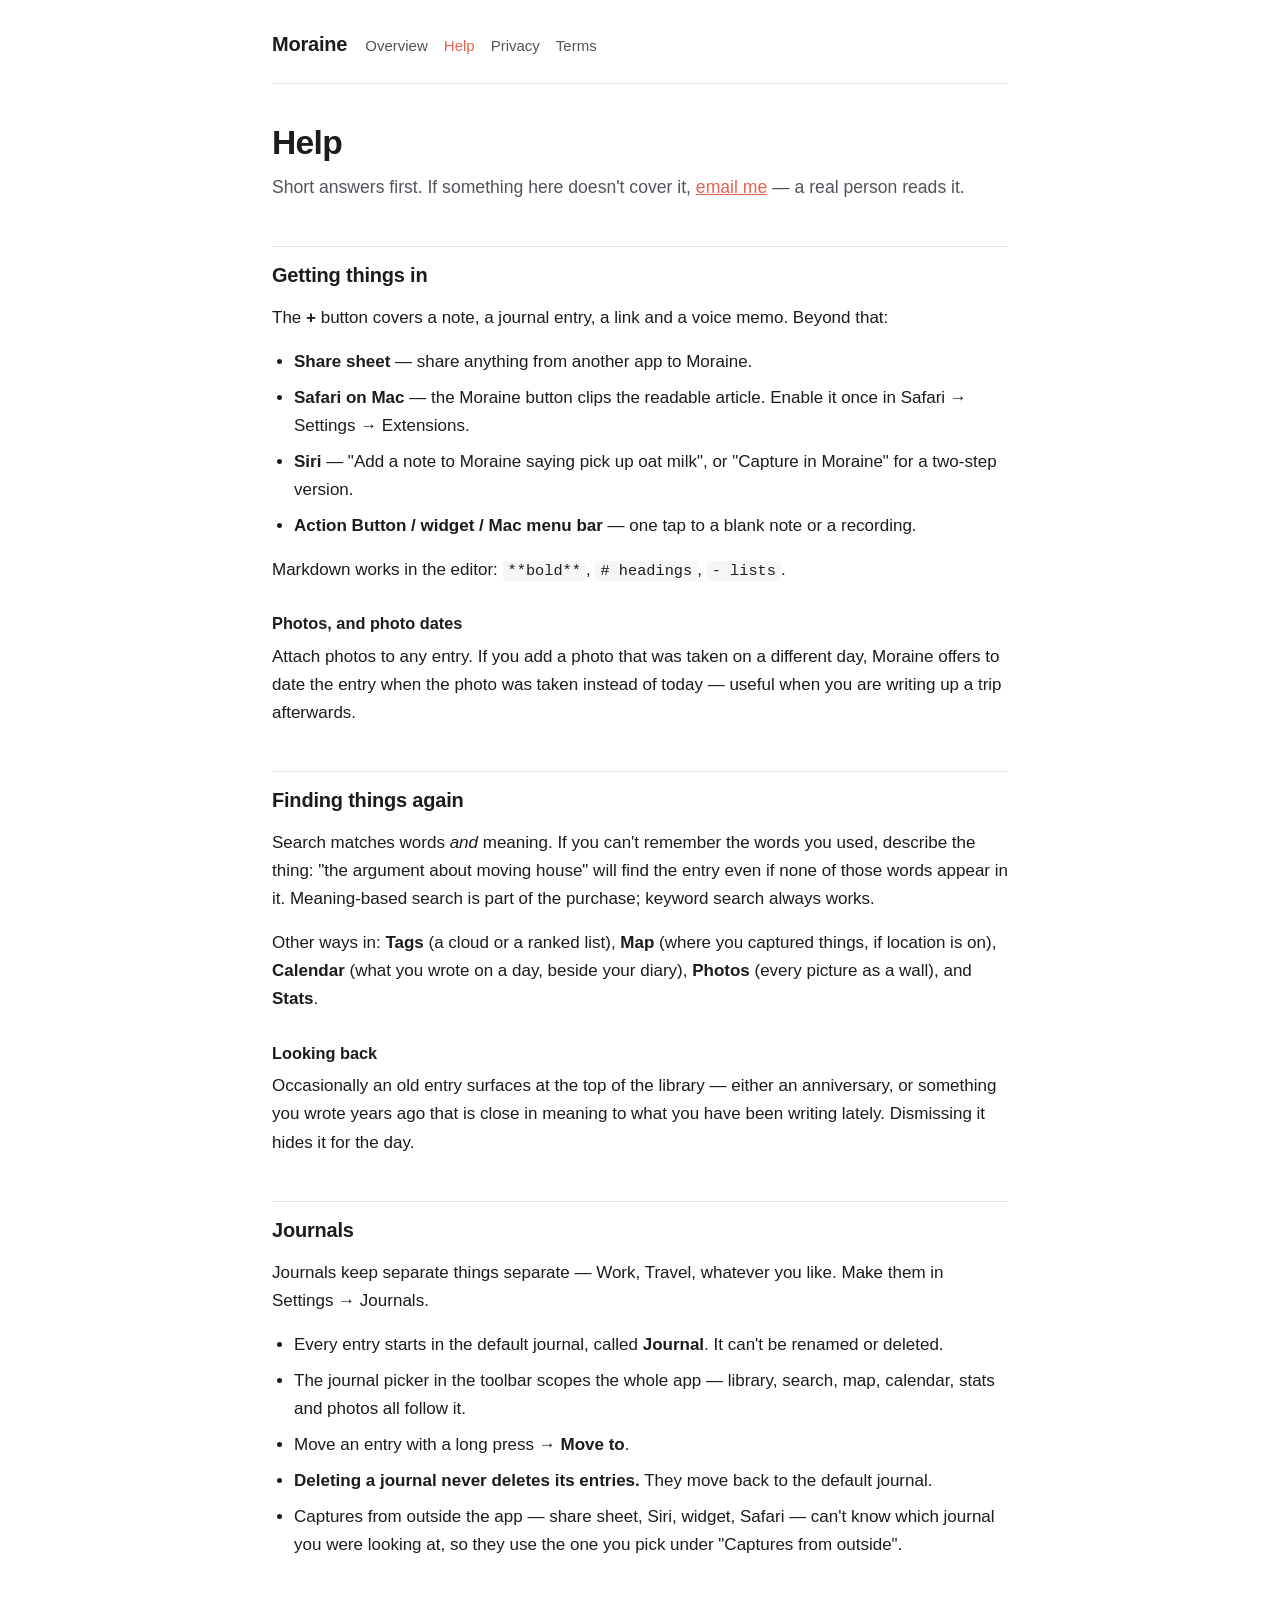
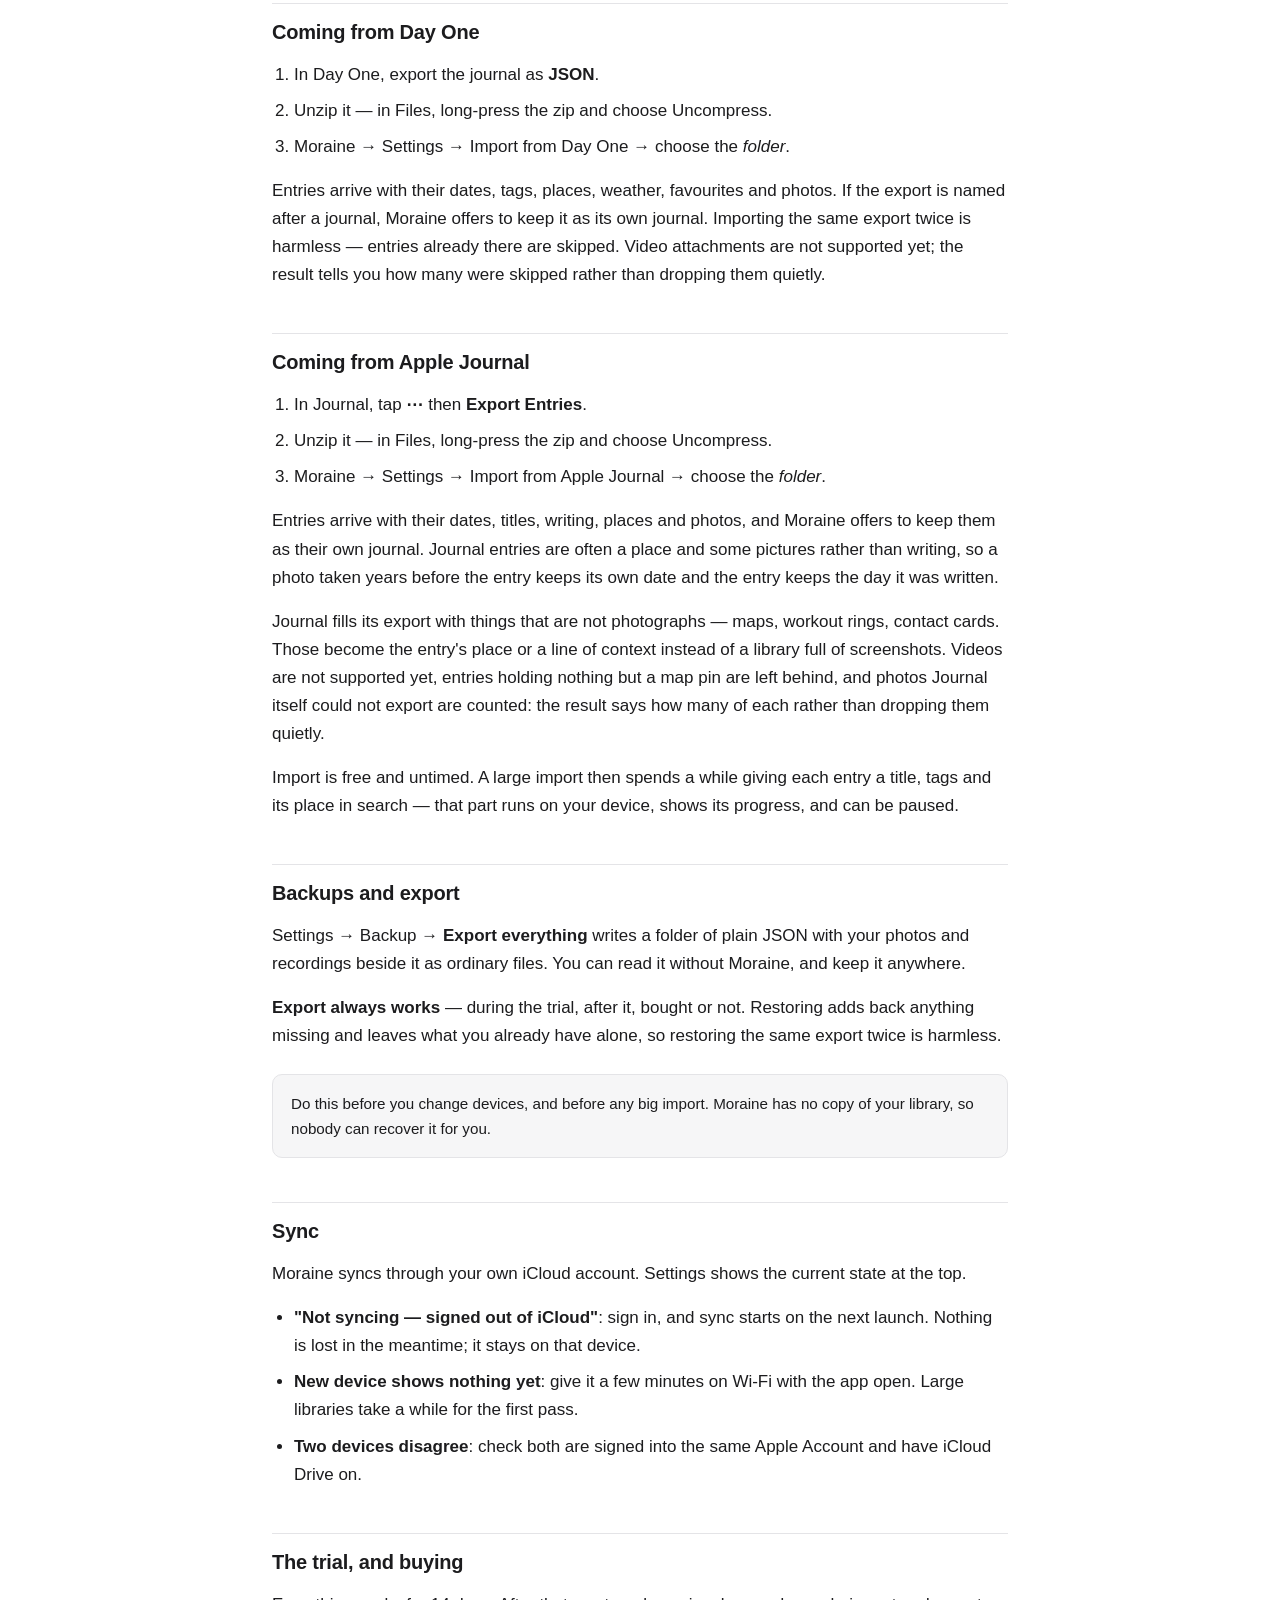
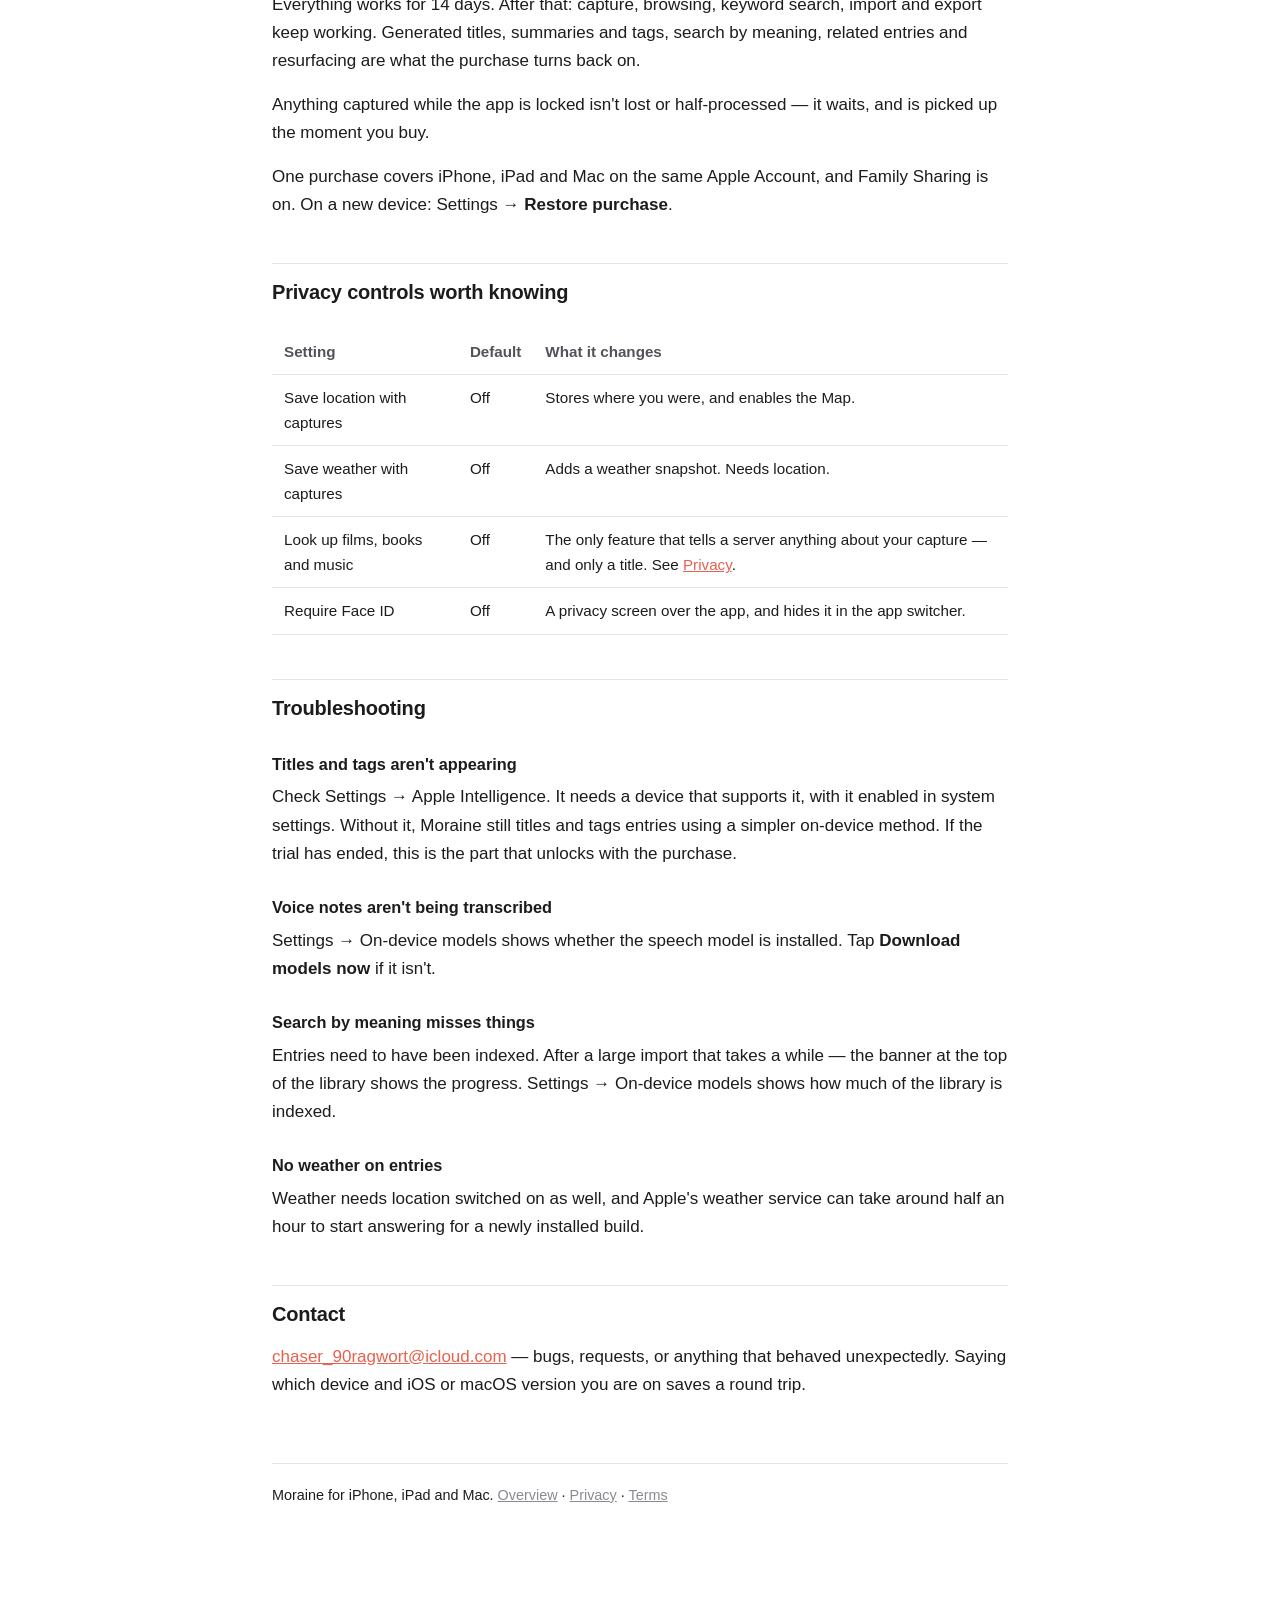
==== help.html @ 5c29c192 "Update site — 2026-08-15" ====
<!DOCTYPE html>
<html lang="en">
<head>
<meta charset="utf-8">
<meta name="viewport" content="width=device-width, initial-scale=1">
<title>Help — Moraine</title>
<meta name="description" content="How to use Moraine: capturing, searching by meaning, journals, importing from Day One, backups, sync and purchases.">
<link rel="stylesheet" href="style.css">
</head>
<body>
<div class="wrap">

<header class="site">
    <a class="name" href="./">Moraine</a>
    <nav>
        <a href="./">Overview</a>
        <a href="help.html" aria-current="page">Help</a>
        <a href="privacy.html">Privacy</a>
        <a href="terms.html">Terms</a>
    </nav>
</header>

<h1>Help</h1>
<p class="lede">Short answers first. If something here doesn't cover it,
<a href="mailto:chaser_90ragwort@icloud.com">email me</a> — a real person reads it.</p>

<h2>Getting things in</h2>

<p>The <strong>+</strong> button covers a note, a journal entry, a link and a voice
memo. Beyond that:</p>

<ul>
    <li><strong>Share sheet</strong> — share anything from another app to Moraine.</li>
    <li><strong>Safari on Mac</strong> — the Moraine button clips the readable article.
        Enable it once in Safari → Settings → Extensions.</li>
    <li><strong>Siri</strong> — "Add a note to Moraine saying pick up oat milk", or
        "Capture in Moraine" for a two-step version.</li>
    <li><strong>Action Button / widget / Mac menu bar</strong> — one tap to a blank note or a recording.</li>
</ul>

<p>Markdown works in the editor: <code>**bold**</code>, <code># headings</code>,
<code>- lists</code>.</p>

<h3>Photos, and photo dates</h3>
<p>Attach photos to any entry. If you add a photo that was taken on a different day,
Moraine offers to date the entry when the photo was taken instead of today — useful
when you are writing up a trip afterwards.</p>

<h2>Finding things again</h2>

<p>Search matches words <em>and</em> meaning. If you can't remember the words you
used, describe the thing: "the argument about moving house" will find the entry
even if none of those words appear in it. Meaning-based search is part of the
purchase; keyword search always works.</p>

<p>Other ways in: <strong>Tags</strong> (a cloud or a ranked list),
<strong>Map</strong> (where you captured things, if location is on),
<strong>Calendar</strong> (what you wrote on a day, beside your diary),
<strong>Photos</strong> (every picture as a wall), and <strong>Stats</strong>.</p>

<h3>Looking back</h3>
<p>Occasionally an old entry surfaces at the top of the library — either an
anniversary, or something you wrote years ago that is close in meaning to what you
have been writing lately. Dismissing it hides it for the day.</p>

<h2>Journals</h2>

<p>Journals keep separate things separate — Work, Travel, whatever you like. Make
them in Settings → Journals.</p>

<ul>
    <li>Every entry starts in the default journal, called <strong>Journal</strong>. It can't be renamed or deleted.</li>
    <li>The journal picker in the toolbar scopes the whole app — library, search, map, calendar, stats and photos all follow it.</li>
    <li>Move an entry with a long press → <strong>Move to</strong>.</li>
    <li><strong>Deleting a journal never deletes its entries.</strong> They move back to the default journal.</li>
    <li>Captures from outside the app — share sheet, Siri, widget, Safari — can't know which journal you were looking at, so they use the one you pick under "Captures from outside".</li>
</ul>

<h2>Coming from Day One</h2>

<ol>
    <li>In Day One, export the journal as <strong>JSON</strong>.</li>
    <li>Unzip it — in Files, long-press the zip and choose Uncompress.</li>
    <li>Moraine → Settings → Import from Day One → choose the <em>folder</em>.</li>
</ol>

<p>Entries arrive with their dates, tags, places, weather, favourites and photos.
If the export is named after a journal, Moraine offers to keep it as its own journal.
Importing the same export twice is harmless — entries already there are skipped.
Video attachments are not supported yet; the result tells you how many were skipped
rather than dropping them quietly.</p>

<h2>Coming from Apple Journal</h2>

<ol>
    <li>In Journal, tap <strong>⋯</strong> then <strong>Export Entries</strong>.</li>
    <li>Unzip it — in Files, long-press the zip and choose Uncompress.</li>
    <li>Moraine → Settings → Import from Apple Journal → choose the <em>folder</em>.</li>
</ol>

<p>Entries arrive with their dates, titles, writing, places and photos, and Moraine
offers to keep them as their own journal. Journal entries are often a place and
some pictures rather than writing, so a photo taken years before the entry keeps
its own date and the entry keeps the day it was written.</p>

<p>Journal fills its export with things that are not photographs — maps, workout
rings, contact cards. Those become the entry's place or a line of context instead
of a library full of screenshots. Videos are not supported yet, entries holding
nothing but a map pin are left behind, and photos Journal itself could not export
are counted: the result says how many of each rather than dropping them quietly.</p>

<p>Import is free and untimed. A large import then spends a while giving each entry
a title, tags and its place in search — that part runs on your device, shows its
progress, and can be paused.</p>

<h2>Backups and export</h2>

<p>Settings → Backup → <strong>Export everything</strong> writes a folder of plain
JSON with your photos and recordings beside it as ordinary files. You can read it
without Moraine, and keep it anywhere.</p>

<p><strong>Export always works</strong> — during the trial, after it, bought or not.
Restoring adds back anything missing and leaves what you already have alone, so
restoring the same export twice is harmless.</p>

<div class="note">
    <p>Do this before you change devices, and before any big import. Moraine has no
    copy of your library, so nobody can recover it for you.</p>
</div>

<h2>Sync</h2>

<p>Moraine syncs through your own iCloud account. Settings shows the current state at
the top.</p>

<ul>
    <li><strong>"Not syncing — signed out of iCloud"</strong>: sign in, and sync starts on the next launch. Nothing is lost in the meantime; it stays on that device.</li>
    <li><strong>New device shows nothing yet</strong>: give it a few minutes on Wi-Fi with the app open. Large libraries take a while for the first pass.</li>
    <li><strong>Two devices disagree</strong>: check both are signed into the same Apple Account and have iCloud Drive on.</li>
</ul>

<h2>The trial, and buying</h2>

<p>Everything works for 14 days. After that: capture, browsing, keyword search,
import and export keep working. Generated titles, summaries and tags, search by
meaning, related entries and resurfacing are what the purchase turns back on.</p>

<p>Anything captured while the app is locked isn't lost or half-processed — it waits,
and is picked up the moment you buy.</p>

<p>One purchase covers iPhone, iPad and Mac on the same Apple Account, and Family
Sharing is on. On a new device: Settings → <strong>Restore purchase</strong>.</p>

<h2>Privacy controls worth knowing</h2>

<table>
    <tr><th>Setting</th><th>Default</th><th>What it changes</th></tr>
    <tr><td>Save location with captures</td><td>Off</td><td>Stores where you were, and enables the Map.</td></tr>
    <tr><td>Save weather with captures</td><td>Off</td><td>Adds a weather snapshot. Needs location.</td></tr>
    <tr><td>Look up films, books and music</td><td>Off</td><td>The only feature that tells a server anything about your capture — and only a title. See <a href="privacy.html">Privacy</a>.</td></tr>
    <tr><td>Require Face ID</td><td>Off</td><td>A privacy screen over the app, and hides it in the app switcher.</td></tr>
</table>

<h2>Troubleshooting</h2>

<h3>Titles and tags aren't appearing</h3>
<p>Check Settings → Apple Intelligence. It needs a device that supports it, with it
enabled in system settings. Without it, Moraine still titles and tags entries using a
simpler on-device method. If the trial has ended, this is the part that unlocks
with the purchase.</p>

<h3>Voice notes aren't being transcribed</h3>
<p>Settings → On-device models shows whether the speech model is installed. Tap
<strong>Download models now</strong> if it isn't.</p>

<h3>Search by meaning misses things</h3>
<p>Entries need to have been indexed. After a large import that takes a while — the
banner at the top of the library shows the progress. Settings → On-device models
shows how much of the library is indexed.</p>

<h3>No weather on entries</h3>
<p>Weather needs location switched on as well, and Apple's weather service can take
around half an hour to start answering for a newly installed build.</p>

<h2>Contact</h2>

<p><a href="mailto:chaser_90ragwort@icloud.com">chaser_90ragwort@icloud.com</a> — bugs, requests, or
anything that behaved unexpectedly. Saying which device and iOS or macOS version
you are on saves a round trip.</p>

<footer class="site">
    <p>Moraine for iPhone, iPad and Mac.
    <a href="./">Overview</a> ·
    <a href="privacy.html">Privacy</a> ·
    <a href="terms.html">Terms</a></p>
</footer>

</div>
</body>
</html>
---- style.css ----
/* Moraine — site styles.
   One stylesheet, no fonts or scripts fetched from anywhere: a privacy
   policy served from a page that phones a CDN is not a good look. */

:root {
    --accent: #E8604F;
    --ink: #1c1c1e;
    --ink-soft: #52525a;
    --ink-faint: #8a8a90;
    --paper: #ffffff;
    --paper-soft: #f6f6f7;
    --rule: #e4e4e7;
}

@media (prefers-color-scheme: dark) {
    :root {
        --accent: #F07A68;
        --ink: #f2f2f5;
        --ink-soft: #b4b4bd;
        --ink-faint: #86868f;
        --paper: #16161a;
        --paper-soft: #1f1f25;
        --rule: #303038;
    }
}

* { box-sizing: border-box; }

body {
    margin: 0;
    padding: 0 20px 80px;
    background: var(--paper);
    color: var(--ink);
    font: 17px/1.65 -apple-system, BlinkMacSystemFont, "Segoe UI", Roboto, Helvetica, Arial, sans-serif;
    -webkit-text-size-adjust: 100%;
}

.wrap { max-width: 46rem; margin: 0 auto; }

header.site {
    display: flex;
    align-items: baseline;
    gap: 18px;
    flex-wrap: wrap;
    padding: 28px 0 22px;
    border-bottom: 1px solid var(--rule);
    margin-bottom: 40px;
}

header.site .name {
    font-size: 20px;
    font-weight: 600;
    letter-spacing: -0.01em;
    text-decoration: none;
    color: var(--ink);
}

header.site nav { display: flex; gap: 16px; flex-wrap: wrap; }
header.site nav a { color: var(--ink-soft); text-decoration: none; font-size: 15px; }
header.site nav a:hover, header.site nav a[aria-current="page"] { color: var(--accent); }

h1 {
    font-size: 2.1rem;
    line-height: 1.15;
    letter-spacing: -0.02em;
    margin: 0 0 10px;
}

.tagline {
    font-size: 1.15rem;
    color: var(--ink-soft);
    font-style: italic;
    margin: 0 0 32px;
}

h2 {
    font-size: 1.25rem;
    letter-spacing: -0.01em;
    margin: 44px 0 12px;
    padding-top: 12px;
    border-top: 1px solid var(--rule);
}

h3 { font-size: 1.02rem; margin: 26px 0 6px; }

p, li { color: var(--ink); }
p { margin: 0 0 16px; }
ul, ol { margin: 0 0 16px; padding-left: 22px; }
li { margin-bottom: 8px; }

a { color: var(--accent); }

strong { font-weight: 600; }

.lede { font-size: 1.1rem; color: var(--ink-soft); }

.note {
    background: var(--paper-soft);
    border: 1px solid var(--rule);
    border-radius: 10px;
    padding: 16px 18px;
    margin: 24px 0;
    font-size: 0.95rem;
}
.note p:last-child { margin-bottom: 0; }

table {
    width: 100%;
    border-collapse: collapse;
    margin: 20px 0 24px;
    font-size: 0.95rem;
    display: block;
    overflow-x: auto;
}
th, td {
    text-align: left;
    padding: 10px 12px;
    border-bottom: 1px solid var(--rule);
    vertical-align: top;
}
th { font-weight: 600; color: var(--ink-soft); }

code {
    font-family: ui-monospace, SFMono-Regular, Menlo, monospace;
    font-size: 0.9em;
    background: var(--paper-soft);
    padding: 1px 5px;
    border-radius: 4px;
}

footer.site {
    margin-top: 64px;
    padding-top: 20px;
    border-top: 1px solid var(--rule);
    color: var(--ink-faint);
    font-size: 0.9rem;
}
footer.site a { color: var(--ink-faint); }

.updated { color: var(--ink-faint); font-size: 0.9rem; margin: 0 0 32px; }
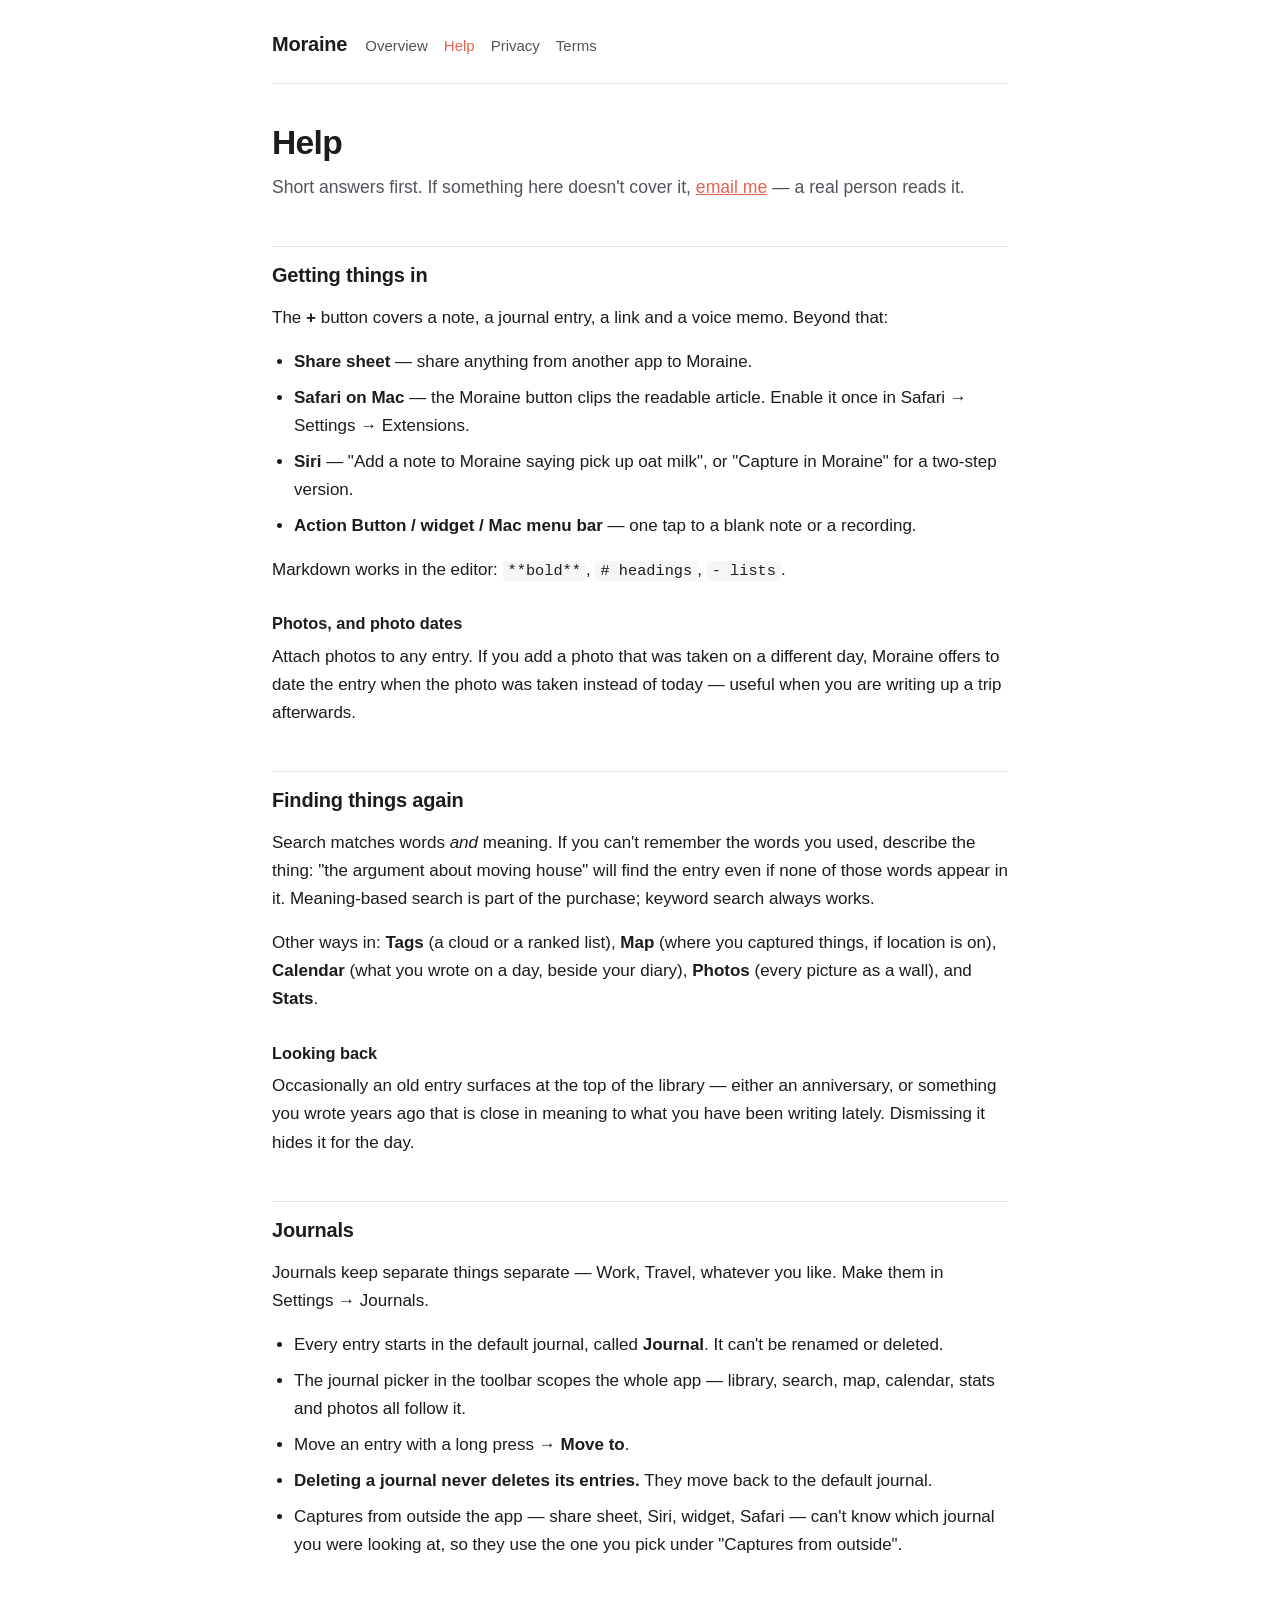
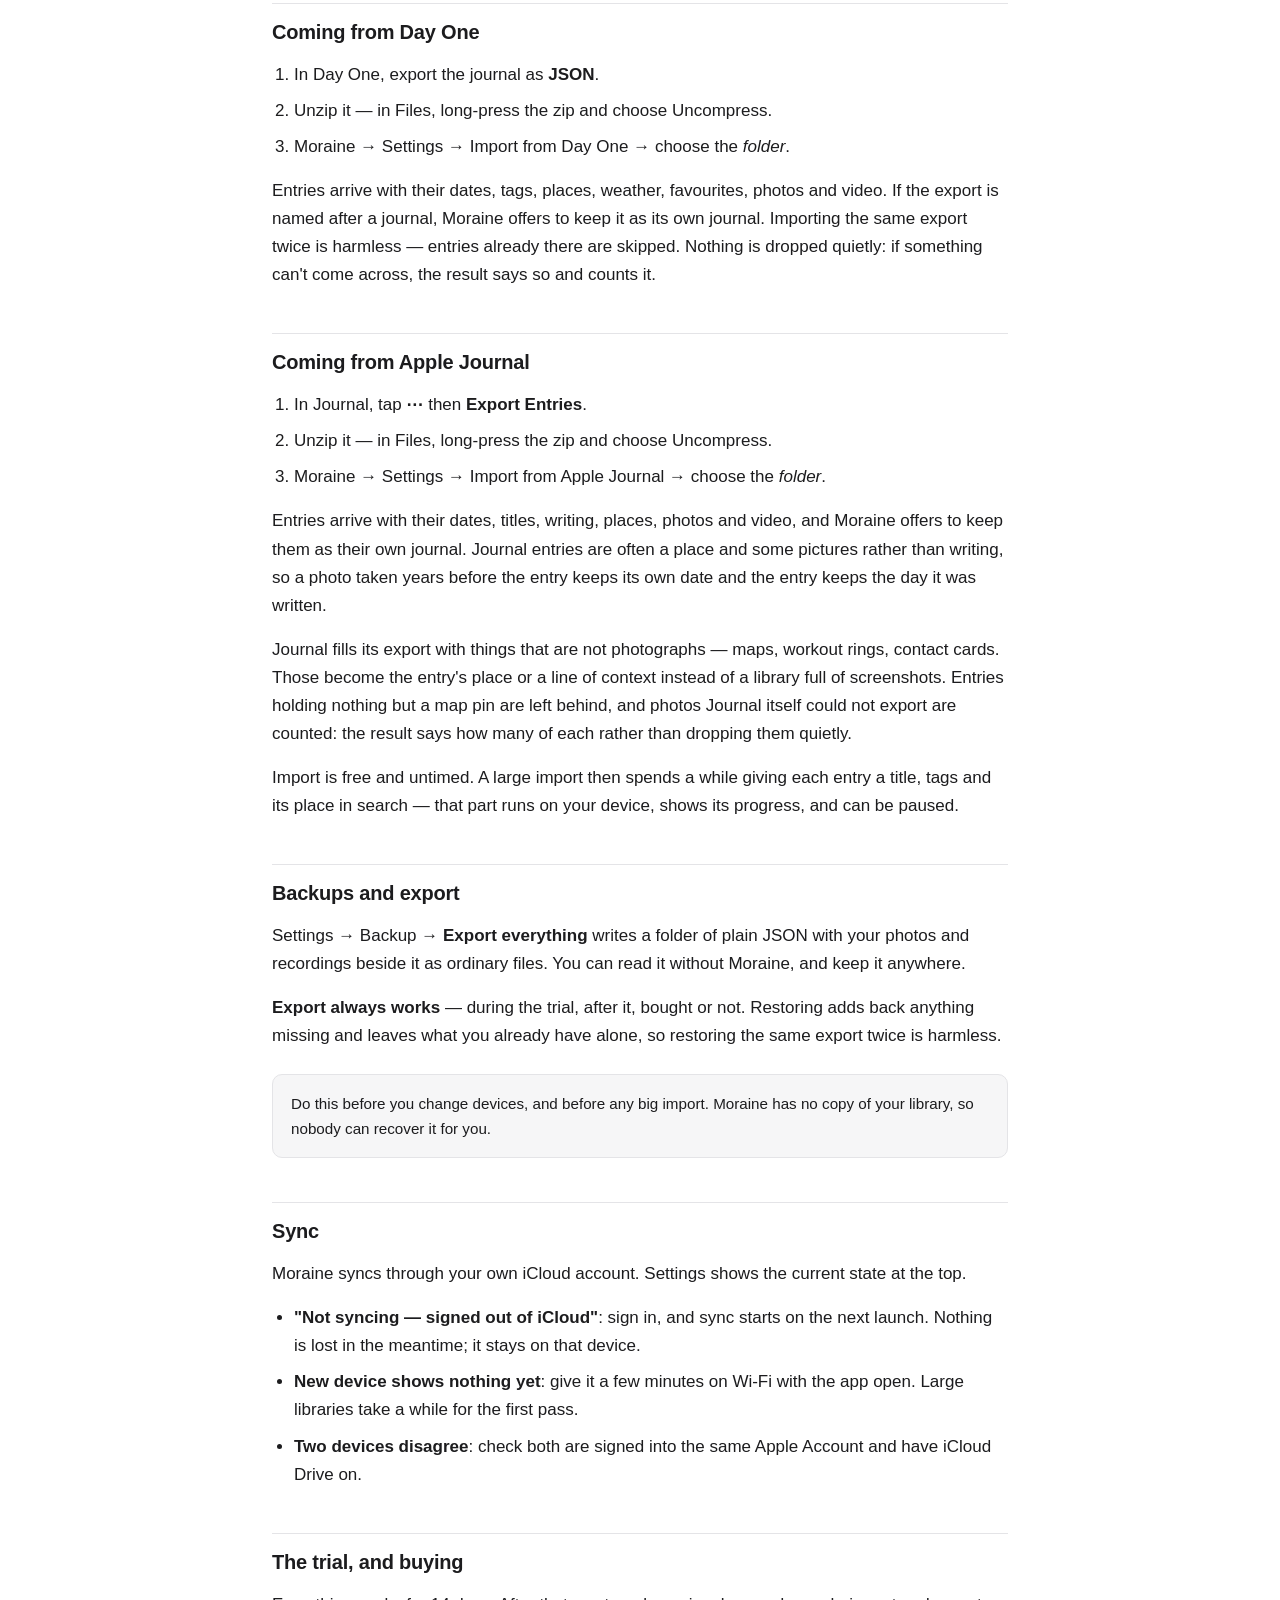
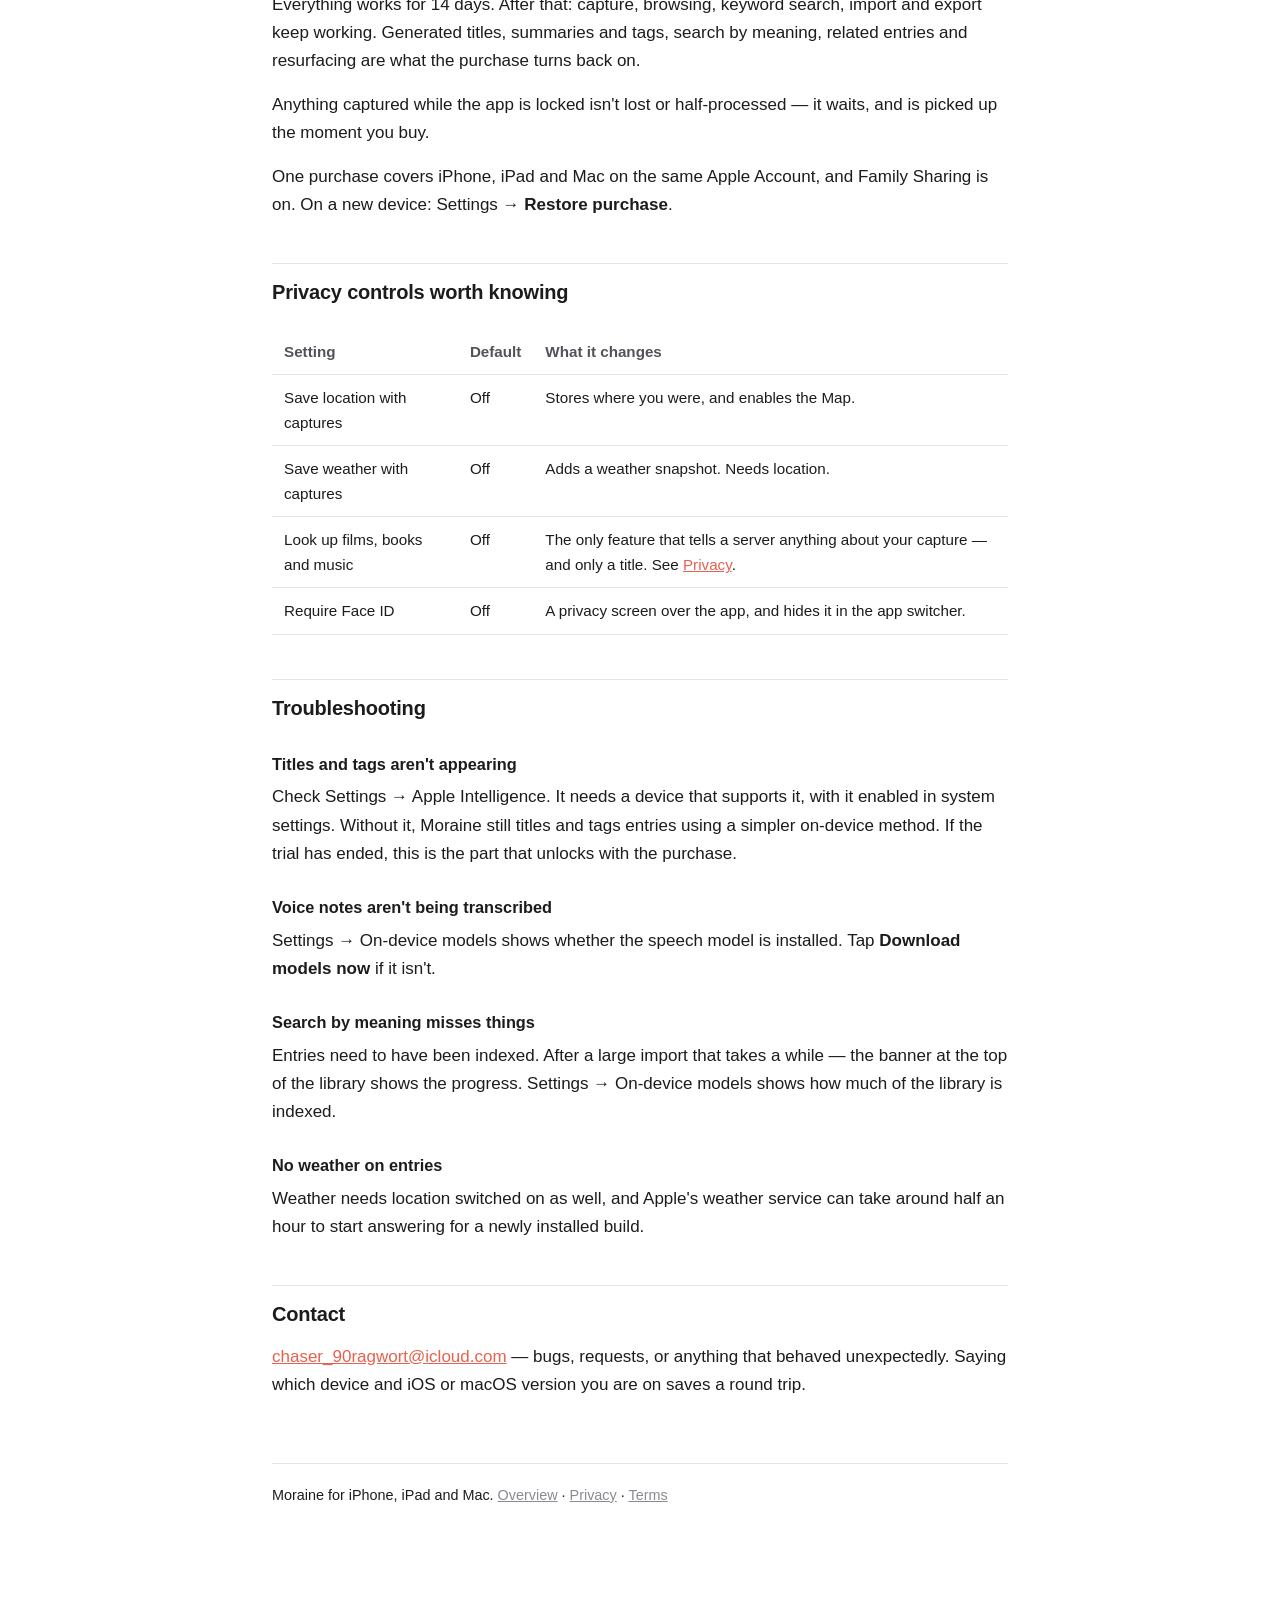
==== commit dc87faca: "Update site — 2026-08-16" ====
--- a/help.html
+++ b/help.html
@@ -84,11 +84,11 @@
     <li>Moraine → Settings → Import from Day One → choose the <em>folder</em>.</li>
 </ol>
 
-<p>Entries arrive with their dates, tags, places, weather, favourites and photos.
+<p>Entries arrive with their dates, tags, places, weather, favourites, photos and video.
 If the export is named after a journal, Moraine offers to keep it as its own journal.
 Importing the same export twice is harmless — entries already there are skipped.
-Video attachments are not supported yet; the result tells you how many were skipped
-rather than dropping them quietly.</p>
+Nothing is dropped quietly: if something can't come across, the result says so and
+counts it.</p>
 
 <h2>Coming from Apple Journal</h2>
 
@@ -98,16 +98,16 @@
     <li>Moraine → Settings → Import from Apple Journal → choose the <em>folder</em>.</li>
 </ol>
 
-<p>Entries arrive with their dates, titles, writing, places and photos, and Moraine
+<p>Entries arrive with their dates, titles, writing, places, photos and video, and Moraine
 offers to keep them as their own journal. Journal entries are often a place and
 some pictures rather than writing, so a photo taken years before the entry keeps
 its own date and the entry keeps the day it was written.</p>
 
 <p>Journal fills its export with things that are not photographs — maps, workout
 rings, contact cards. Those become the entry's place or a line of context instead
-of a library full of screenshots. Videos are not supported yet, entries holding
-nothing but a map pin are left behind, and photos Journal itself could not export
-are counted: the result says how many of each rather than dropping them quietly.</p>
+of a library full of screenshots. Entries holding nothing but a map pin are left
+behind, and photos Journal itself could not export are counted: the result says how
+many of each rather than dropping them quietly.</p>
 
 <p>Import is free and untimed. A large import then spends a while giving each entry
 a title, tags and its place in search — that part runs on your device, shows its
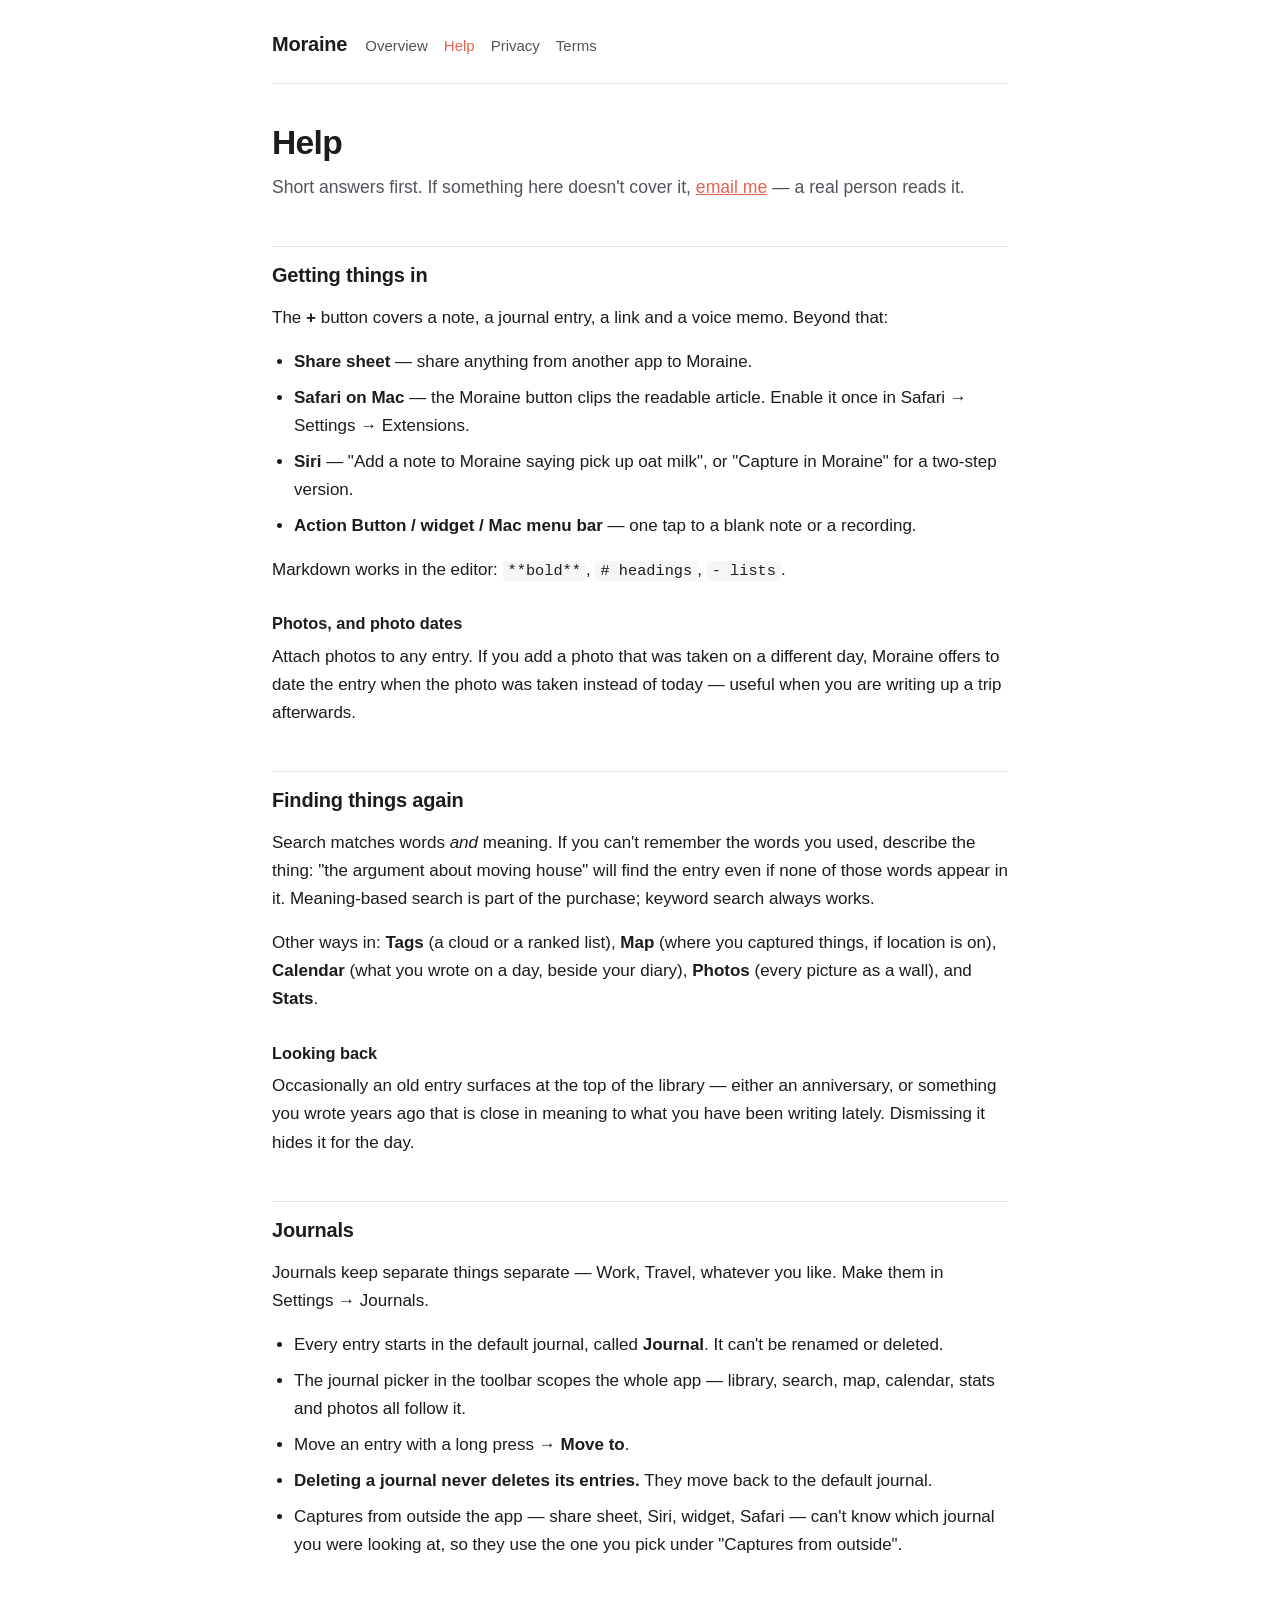
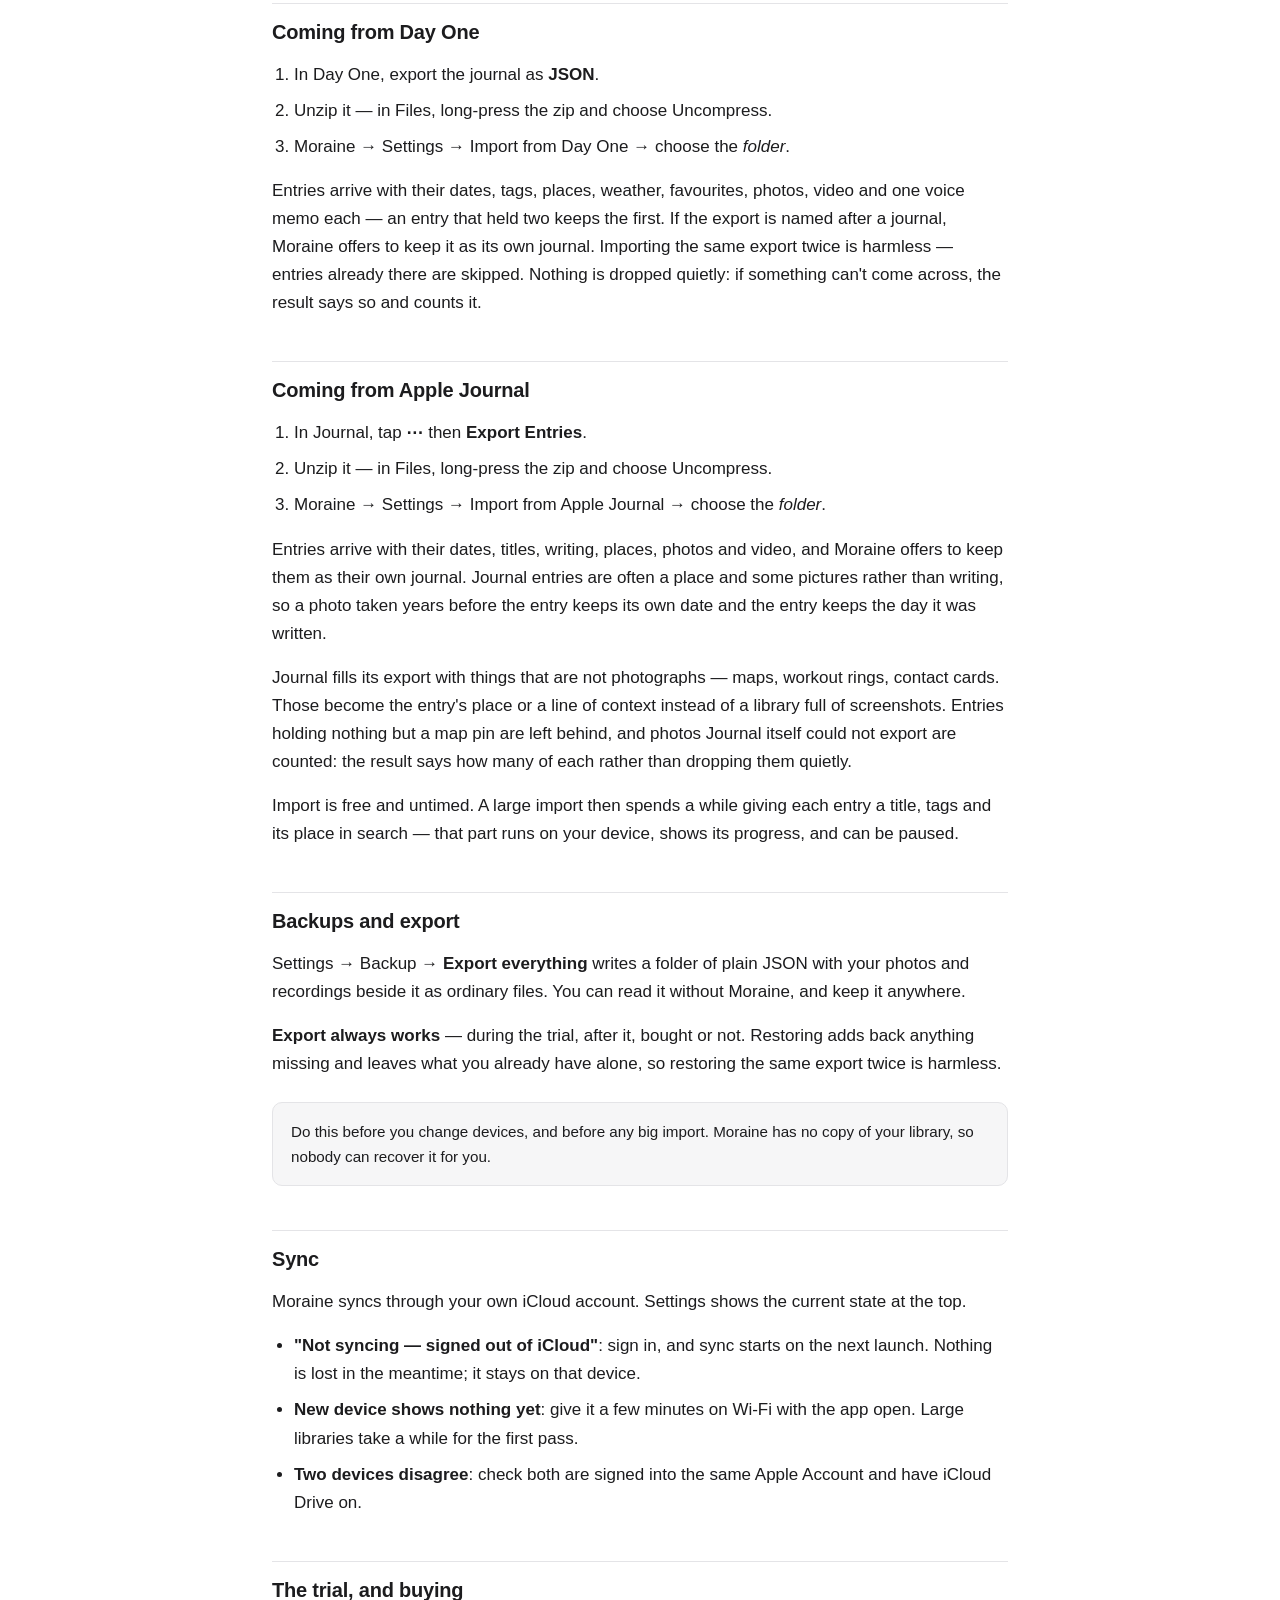
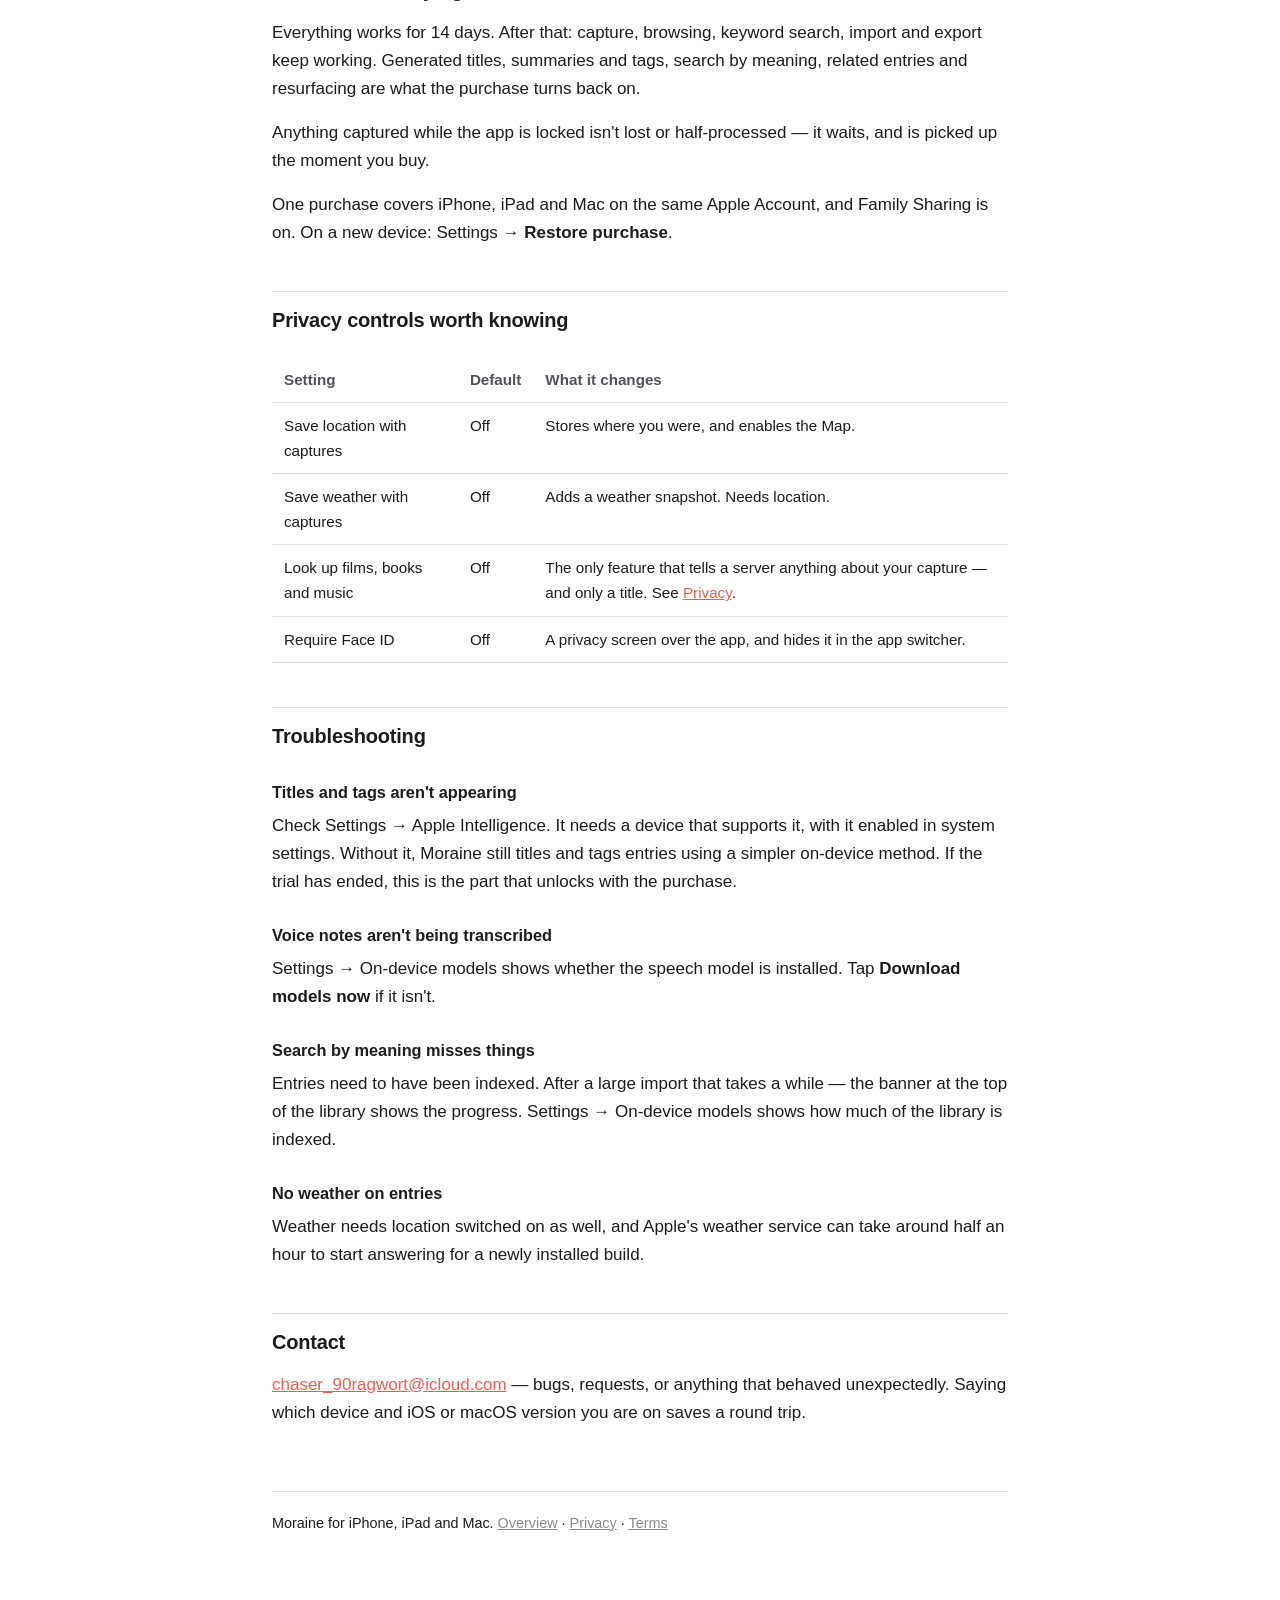
==== commit e3542422: "Update site — 2026-08-16" ====
--- a/help.html
+++ b/help.html
@@ -84,7 +84,8 @@
     <li>Moraine → Settings → Import from Day One → choose the <em>folder</em>.</li>
 </ol>
 
-<p>Entries arrive with their dates, tags, places, weather, favourites, photos and video.
+<p>Entries arrive with their dates, tags, places, weather, favourites, photos, video and
+one voice memo each — an entry that held two keeps the first.
 If the export is named after a journal, Moraine offers to keep it as its own journal.
 Importing the same export twice is harmless — entries already there are skipped.
 Nothing is dropped quietly: if something can't come across, the result says so and
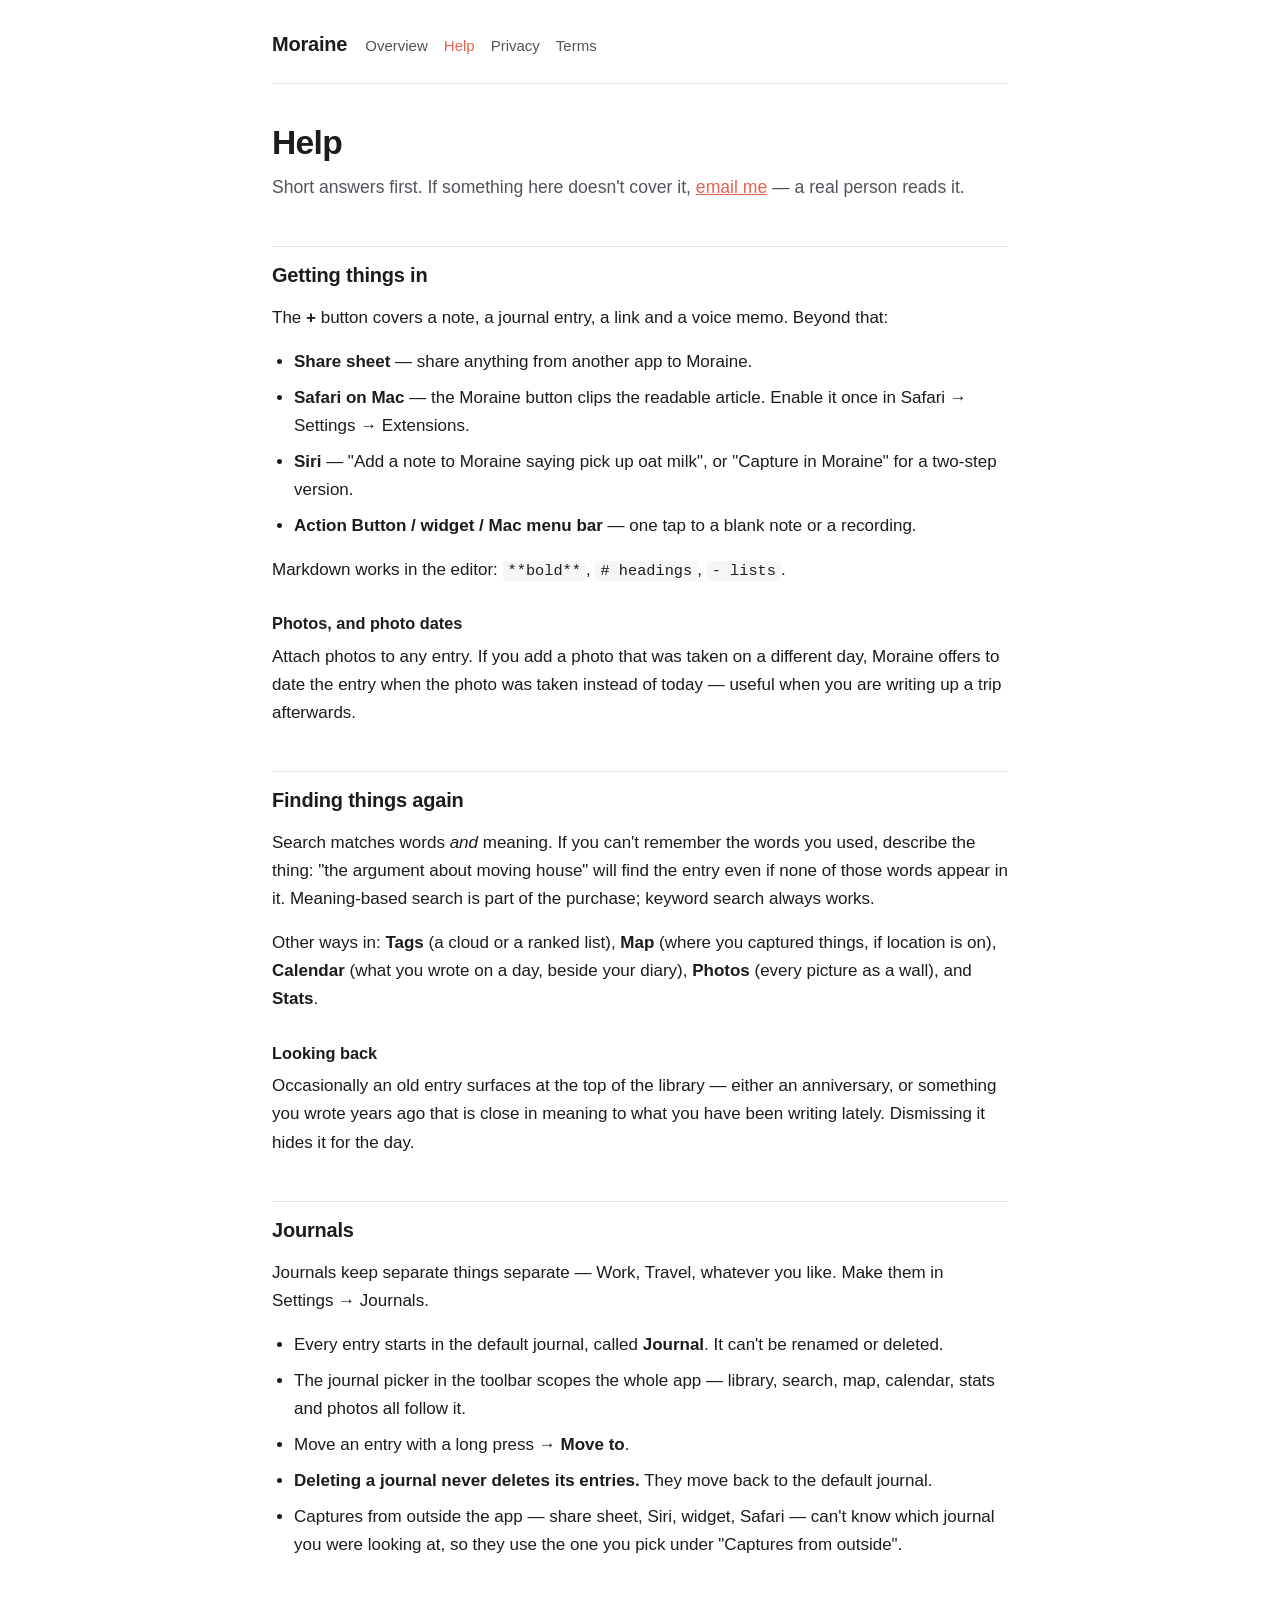
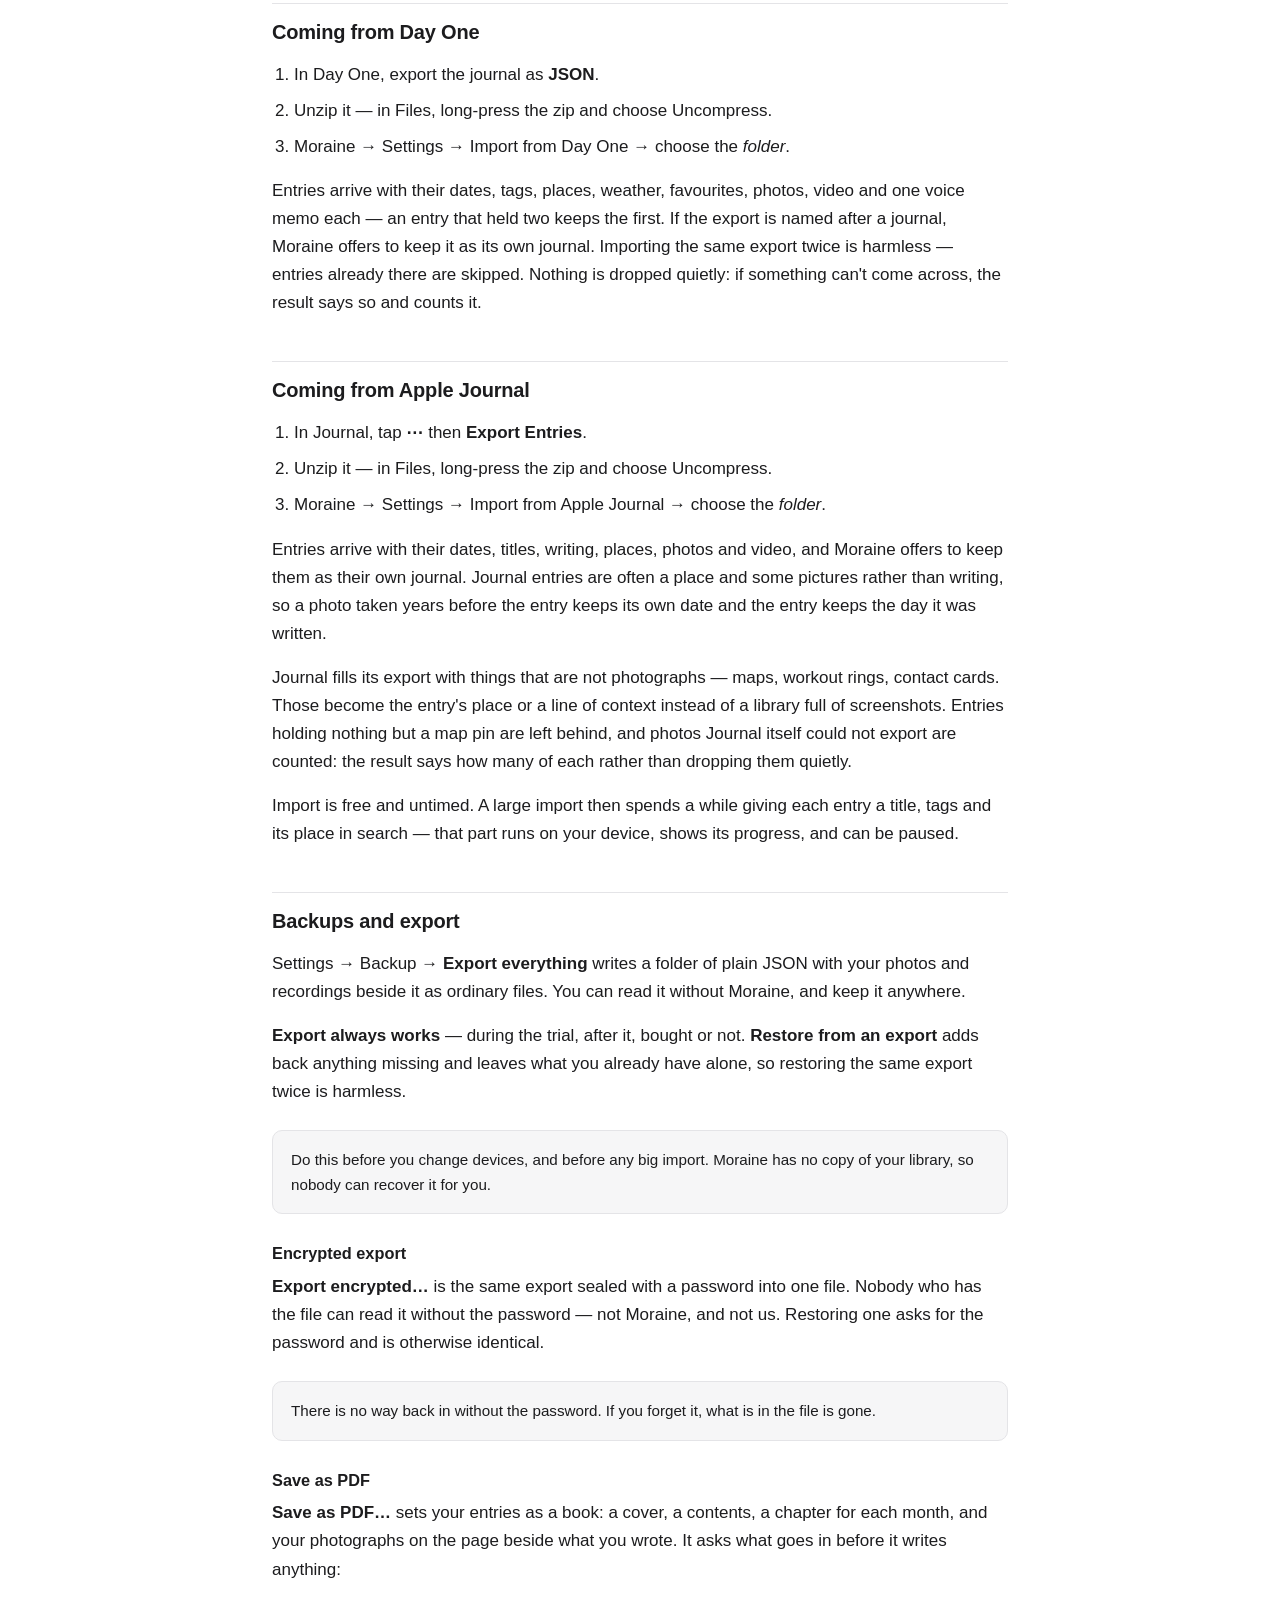
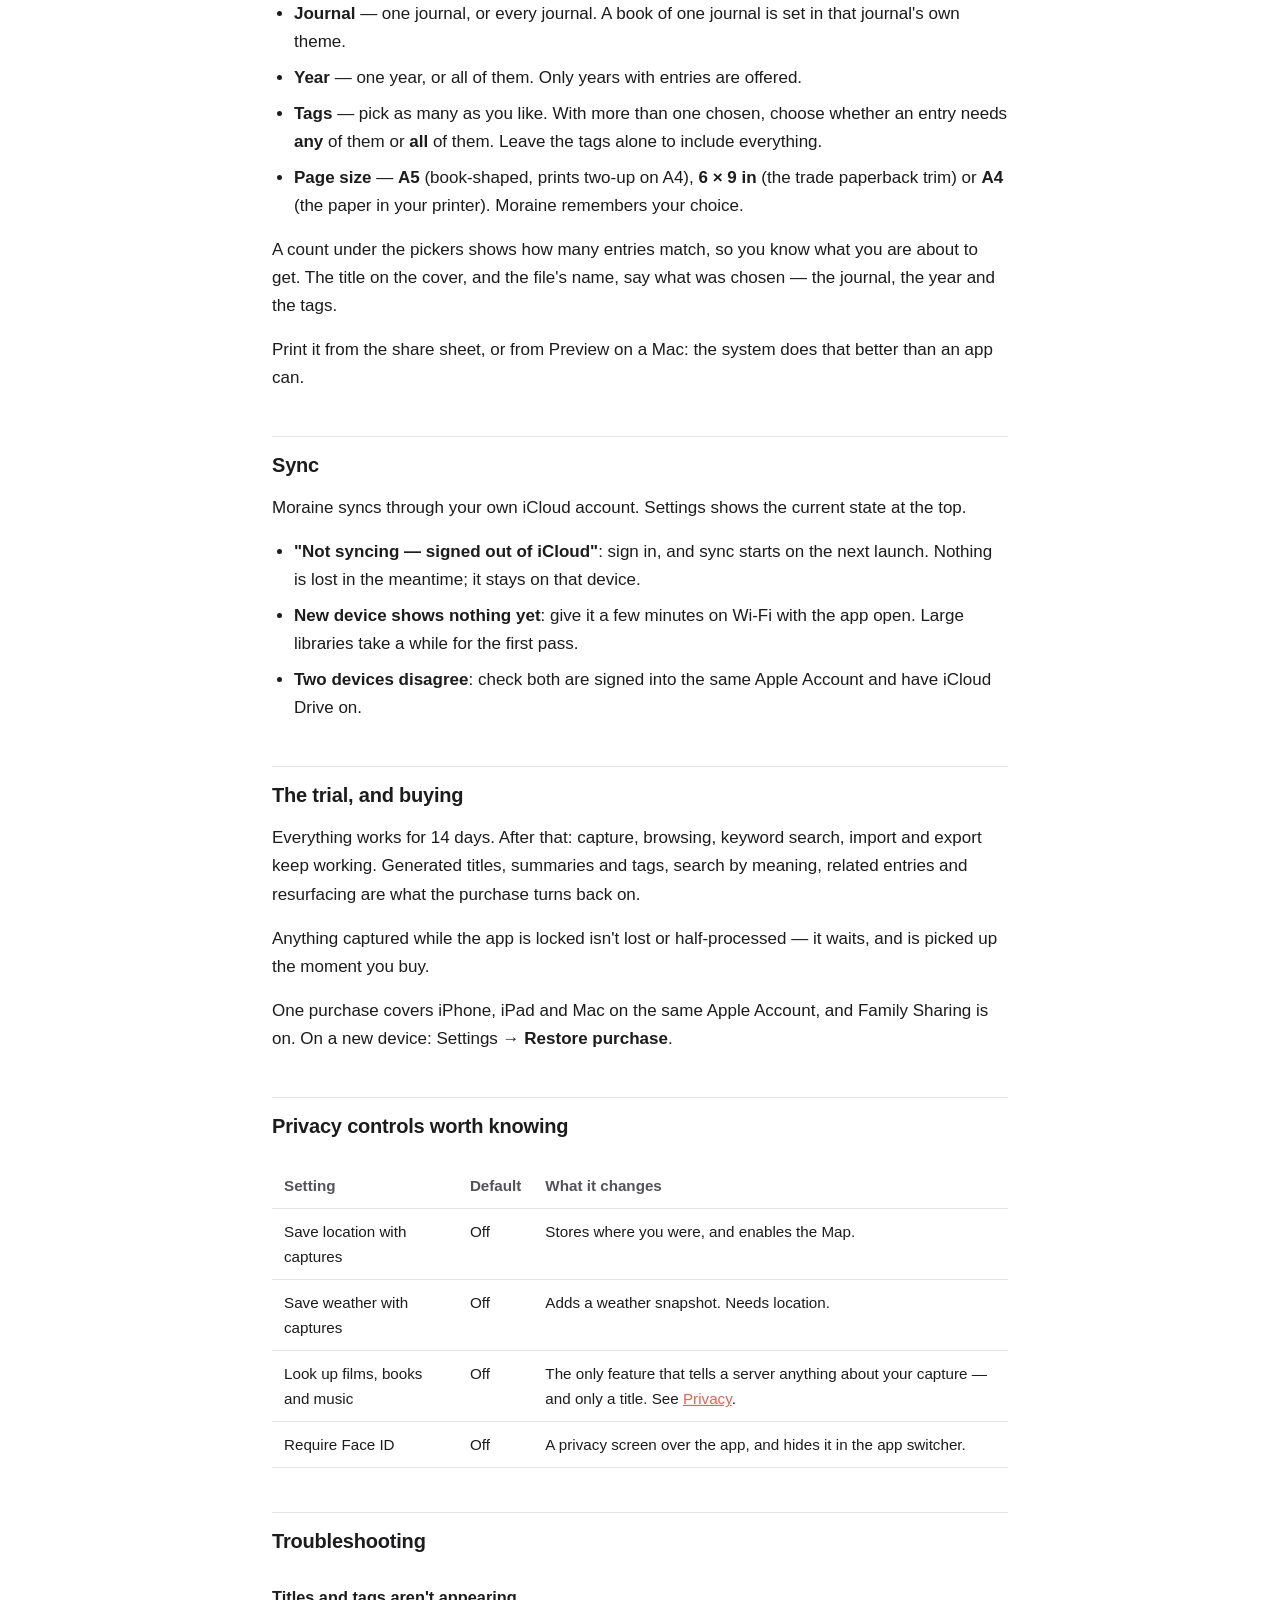
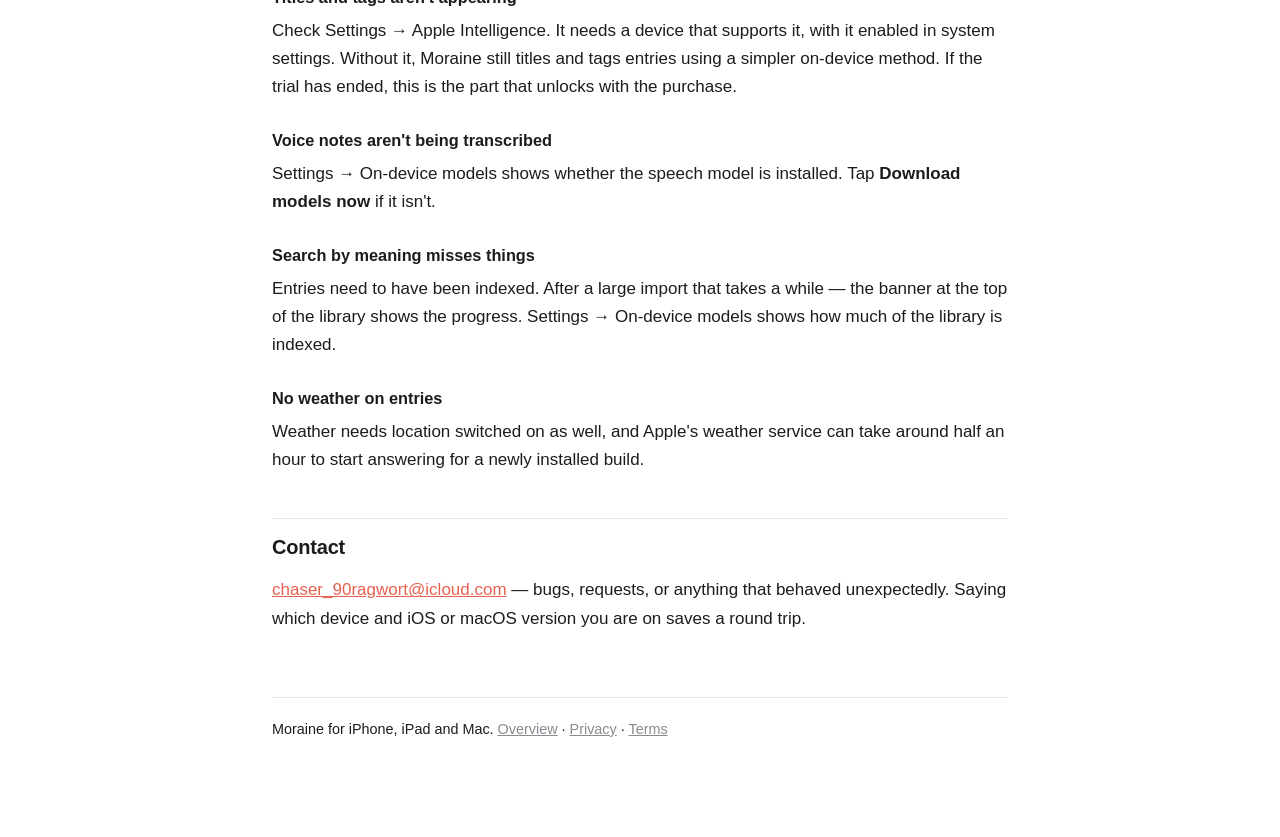
==== commit 6db0b4fd: "Update site — 2026-09-04" ====
--- a/help.html
+++ b/help.html
@@ -4,7 +4,7 @@
 <meta charset="utf-8">
 <meta name="viewport" content="width=device-width, initial-scale=1">
 <title>Help — Moraine</title>
-<meta name="description" content="How to use Moraine: capturing, searching by meaning, journals, importing from Day One, backups, sync and purchases.">
+<meta name="description" content="How to use Moraine: capturing, searching by meaning, journals, importing from Day One and Apple Journal, backups, PDF books, sync and purchases.">
 <link rel="stylesheet" href="style.css">
 </head>
 <body>
@@ -121,13 +121,51 @@
 without Moraine, and keep it anywhere.</p>
 
 <p><strong>Export always works</strong> — during the trial, after it, bought or not.
-Restoring adds back anything missing and leaves what you already have alone, so
-restoring the same export twice is harmless.</p>
+<strong>Restore from an export</strong> adds back anything missing and leaves what
+you already have alone, so restoring the same export twice is harmless.</p>
 
 <div class="note">
     <p>Do this before you change devices, and before any big import. Moraine has no
     copy of your library, so nobody can recover it for you.</p>
 </div>
+
+<h3>Encrypted export</h3>
+
+<p><strong>Export encrypted…</strong> is the same export sealed with a password into
+one file. Nobody who has the file can read it without the password — not Moraine,
+and not us. Restoring one asks for the password and is otherwise identical.</p>
+
+<div class="note">
+    <p>There is no way back in without the password. If you forget it, what is in
+    the file is gone.</p>
+</div>
+
+<h3>Save as PDF</h3>
+
+<p><strong>Save as PDF…</strong> sets your entries as a book: a cover, a contents, a
+chapter for each month, and your photographs on the page beside what you wrote. It
+asks what goes in before it writes anything:</p>
+
+<ul>
+    <li><strong>Journal</strong> — one journal, or every journal. A book of one
+    journal is set in that journal's own theme.</li>
+    <li><strong>Year</strong> — one year, or all of them. Only years with entries
+    are offered.</li>
+    <li><strong>Tags</strong> — pick as many as you like. With more than one chosen,
+    choose whether an entry needs <strong>any</strong> of them or <strong>all</strong>
+    of them. Leave the tags alone to include everything.</li>
+    <li><strong>Page size</strong> — <strong>A5</strong> (book-shaped, prints two-up
+    on A4), <strong>6 × 9 in</strong> (the trade paperback trim) or
+    <strong>A4</strong> (the paper in your printer). Moraine remembers your
+    choice.</li>
+</ul>
+
+<p>A count under the pickers shows how many entries match, so you know what you are
+about to get. The title on the cover, and the file's name, say what was chosen — the
+journal, the year and the tags.</p>
+
+<p>Print it from the share sheet, or from Preview on a Mac: the system does that
+better than an app can.</p>
 
 <h2>Sync</h2>
 
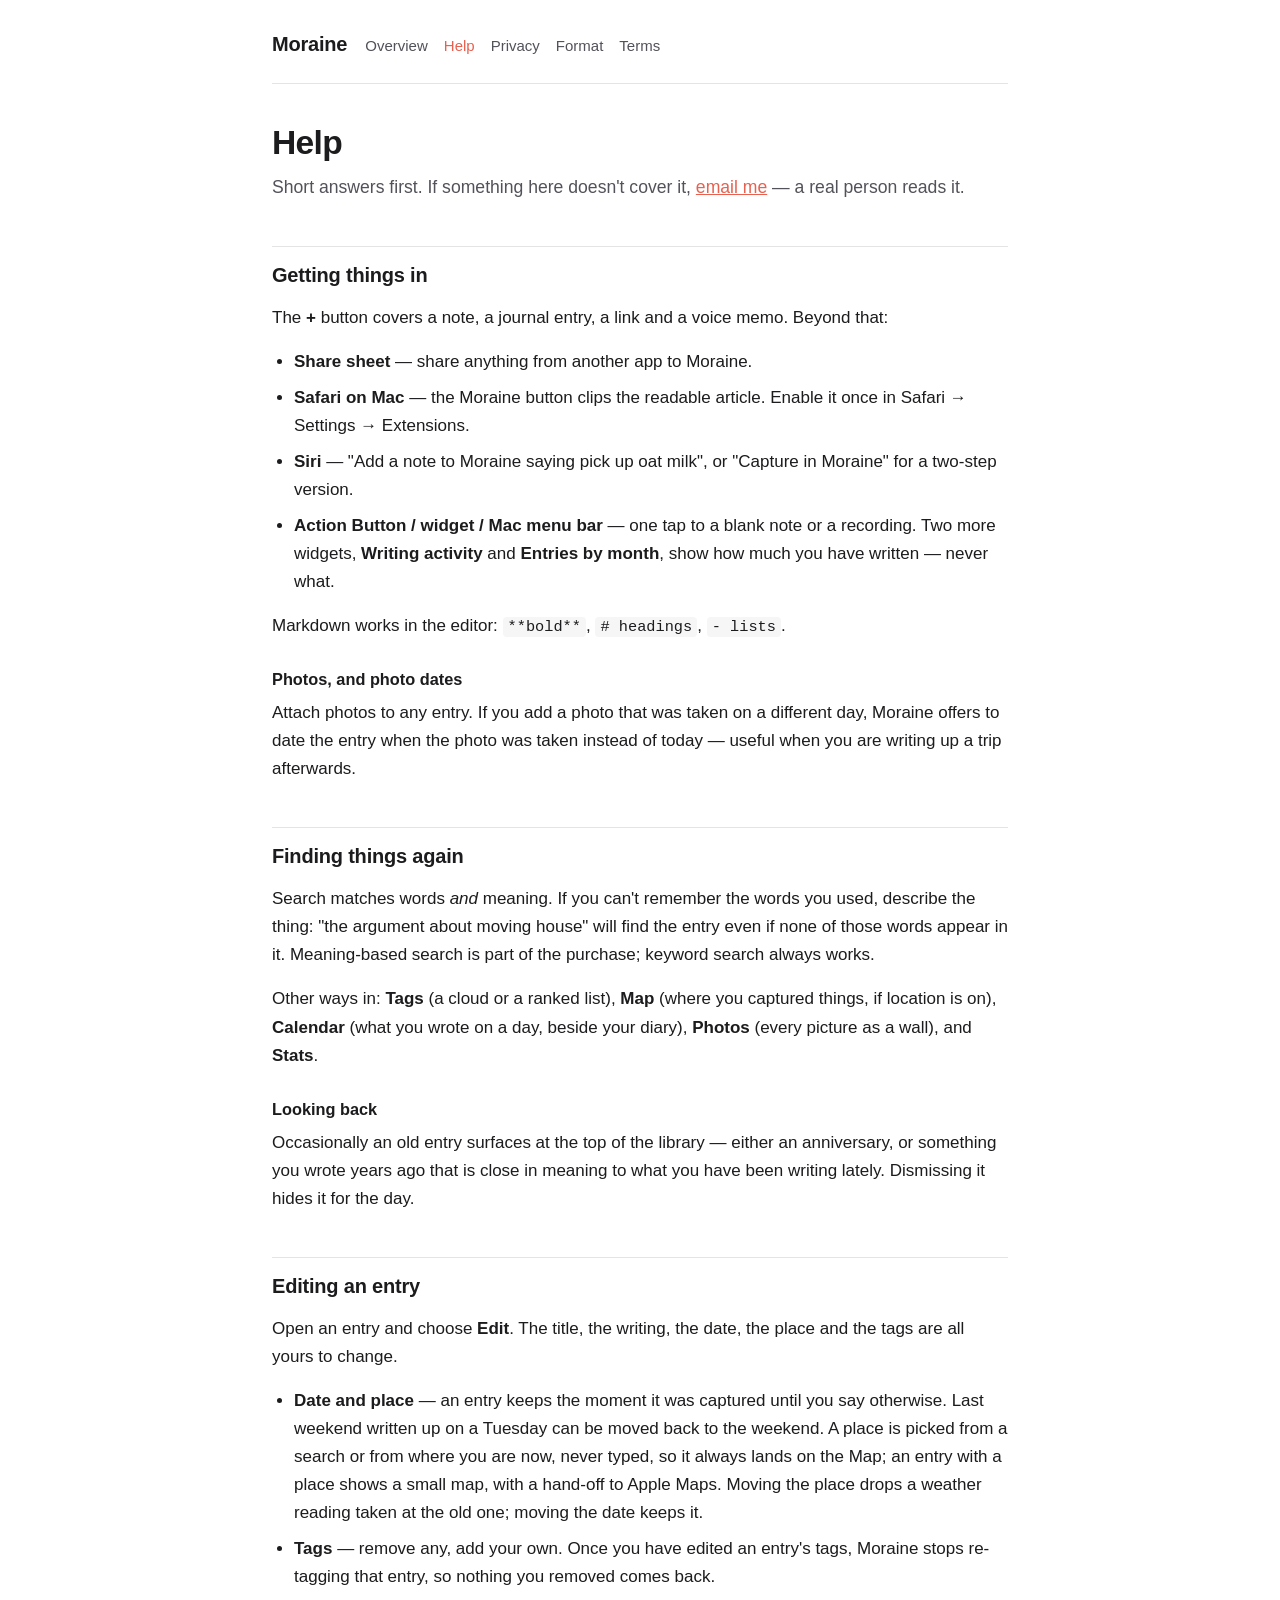
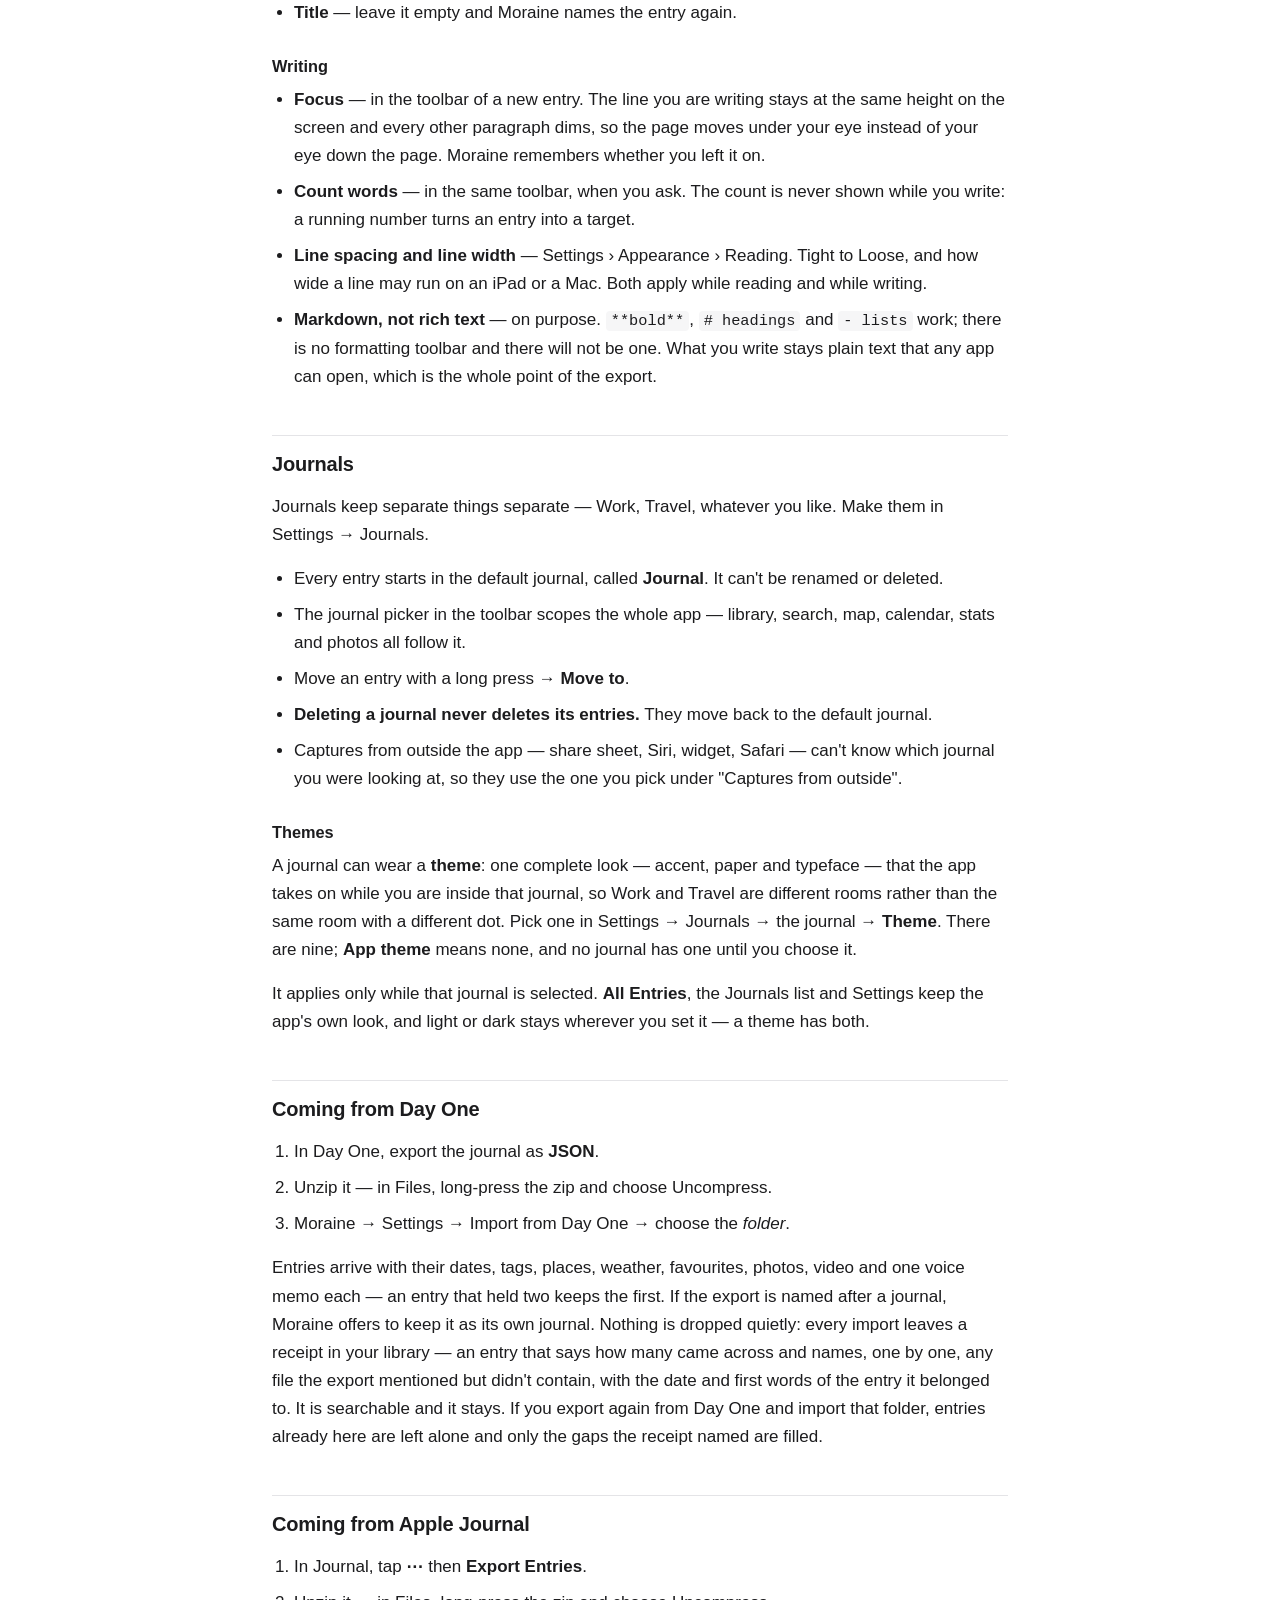
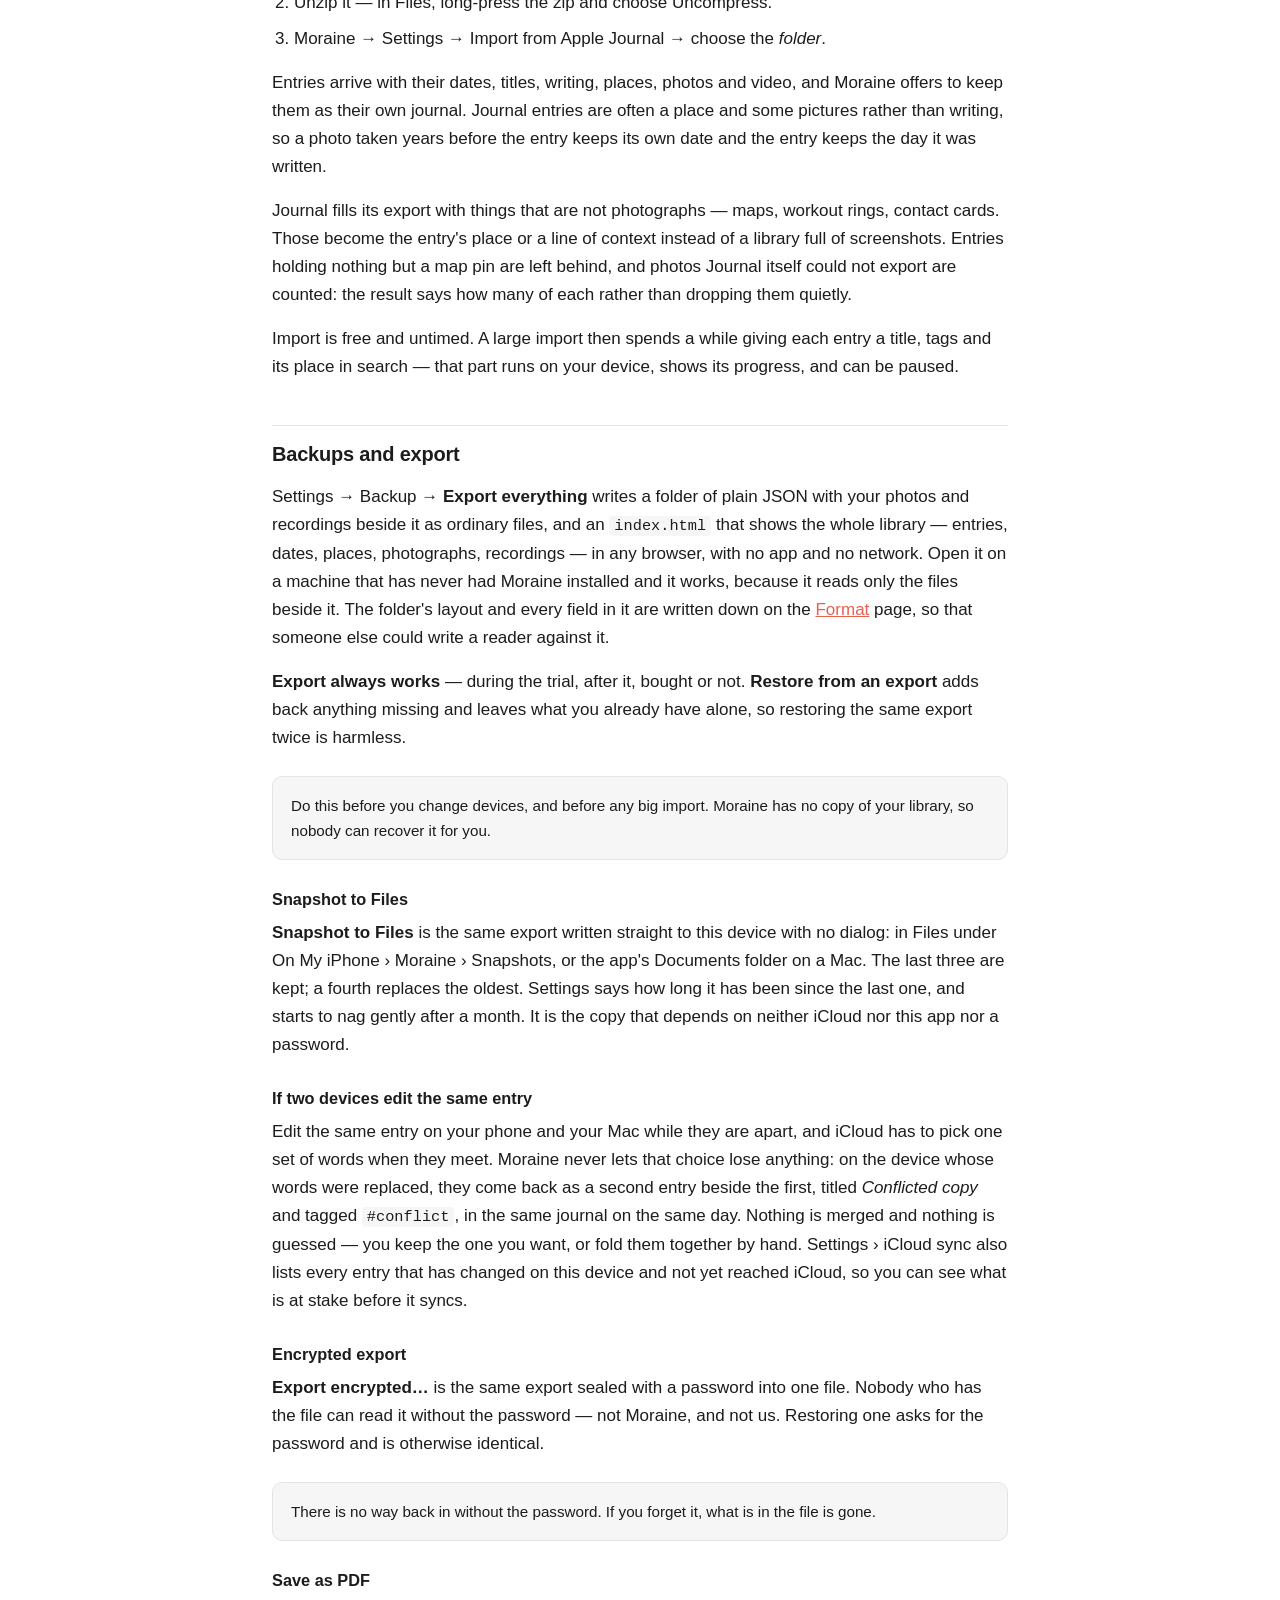
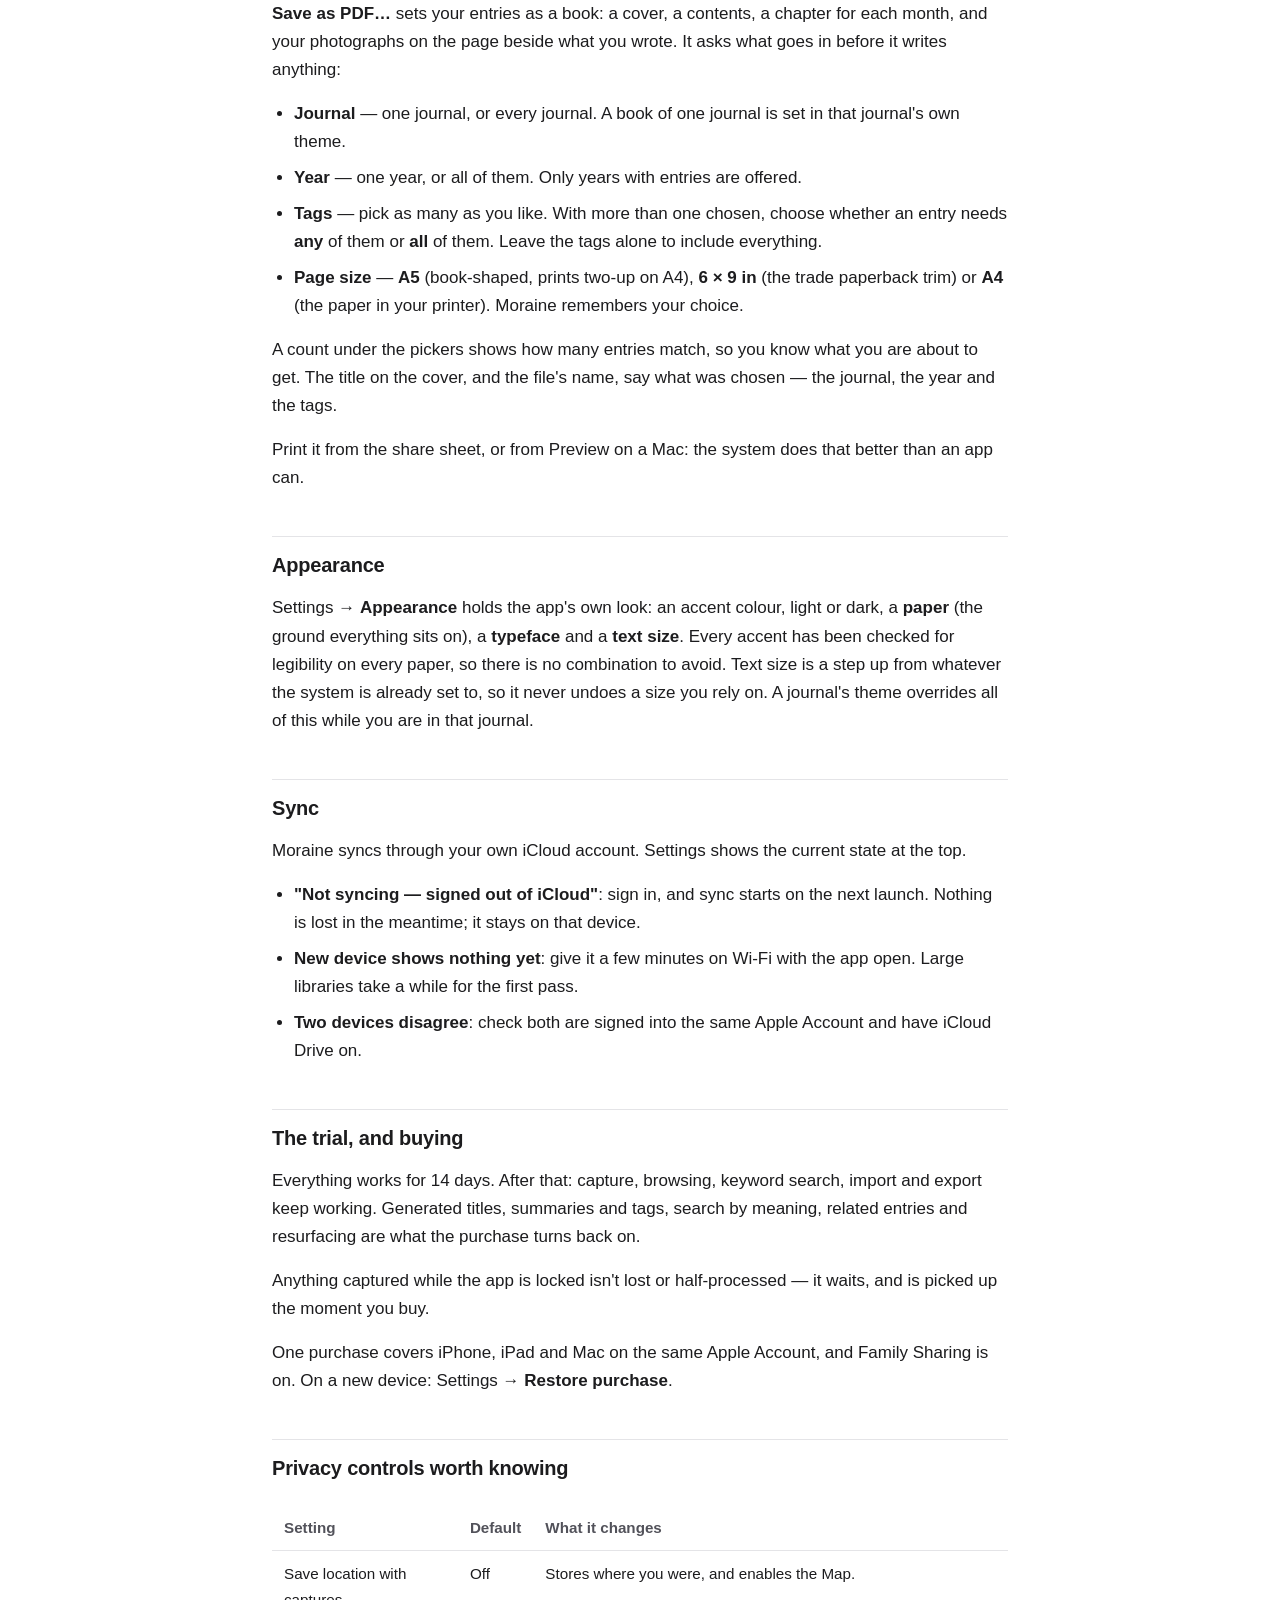
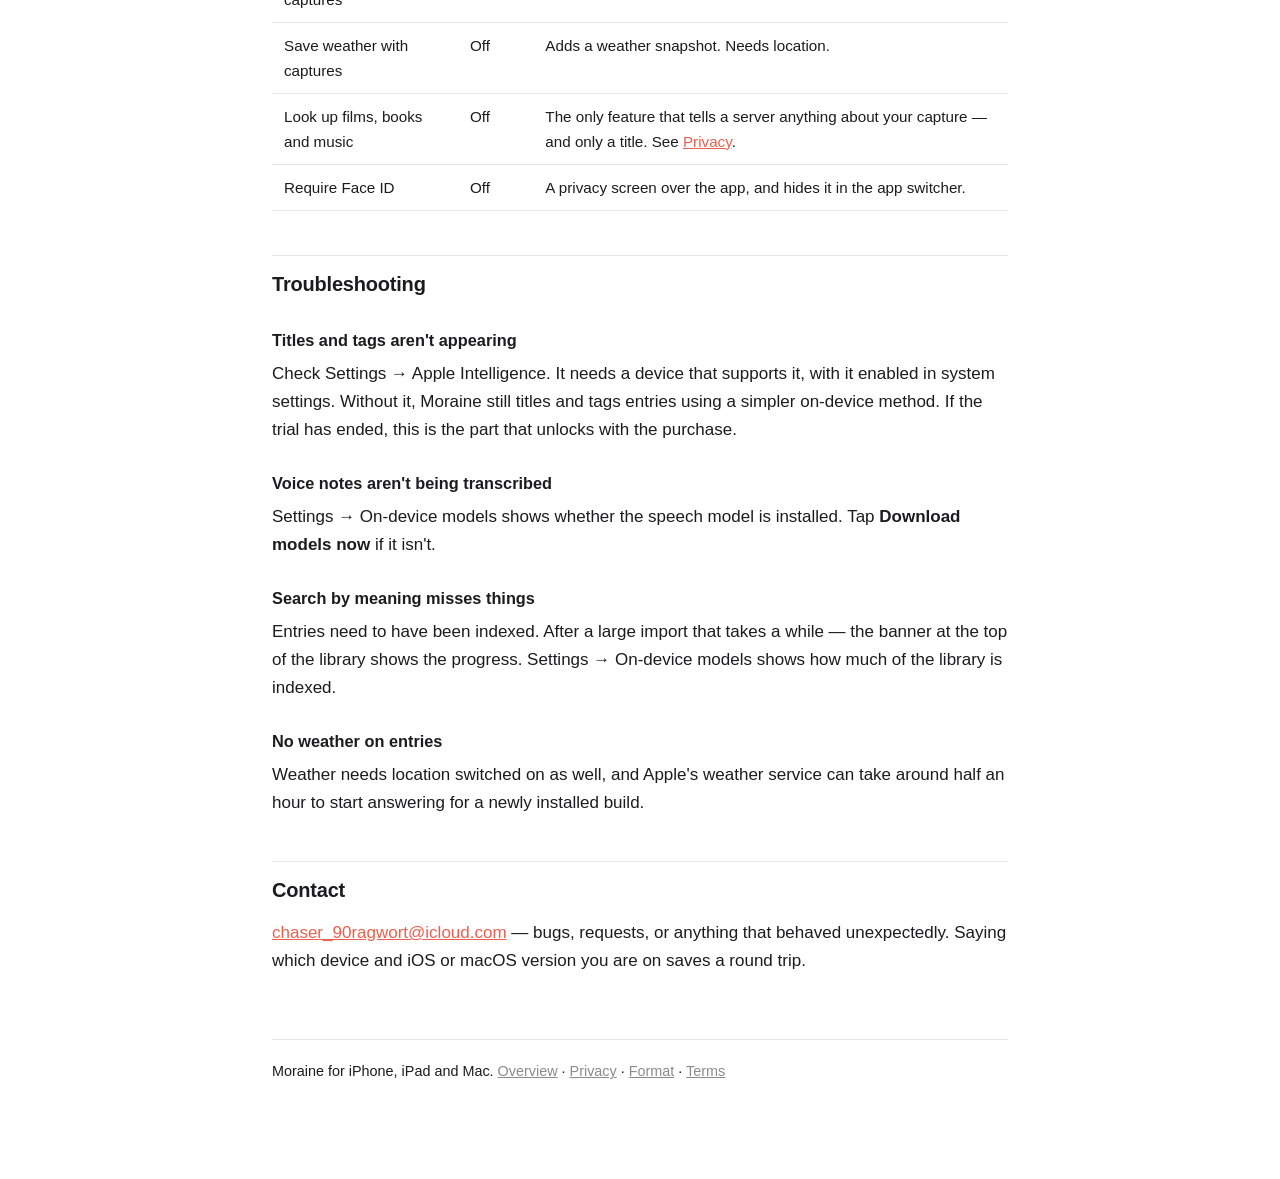
==== commit 606ababc: "Update site — 2026-09-09" ====
--- a/help.html
+++ b/help.html
@@ -16,6 +16,7 @@
         <a href="./">Overview</a>
         <a href="help.html" aria-current="page">Help</a>
         <a href="privacy.html">Privacy</a>
+        <a href="format.html">Format</a>
         <a href="terms.html">Terms</a>
     </nav>
 </header>
@@ -35,7 +36,9 @@
         Enable it once in Safari → Settings → Extensions.</li>
     <li><strong>Siri</strong> — "Add a note to Moraine saying pick up oat milk", or
         "Capture in Moraine" for a two-step version.</li>
-    <li><strong>Action Button / widget / Mac menu bar</strong> — one tap to a blank note or a recording.</li>
+    <li><strong>Action Button / widget / Mac menu bar</strong> — one tap to a blank note or a recording.
+        Two more widgets, <strong>Writing activity</strong> and <strong>Entries by month</strong>,
+        show how much you have written — never what.</li>
 </ul>
 
 <p>Markdown works in the editor: <code>**bold**</code>, <code># headings</code>,
@@ -62,6 +65,43 @@
 <p>Occasionally an old entry surfaces at the top of the library — either an
 anniversary, or something you wrote years ago that is close in meaning to what you
 have been writing lately. Dismissing it hides it for the day.</p>
+
+<h2>Editing an entry</h2>
+
+<p>Open an entry and choose <strong>Edit</strong>. The title, the writing, the date,
+the place and the tags are all yours to change.</p>
+
+<ul>
+    <li><strong>Date and place</strong> — an entry keeps the moment it was captured
+        until you say otherwise. Last weekend written up on a Tuesday can be moved
+        back to the weekend. A place is picked from a search or from where you are
+        now, never typed, so it always lands on the Map; an entry with a place shows a
+        small map, with a hand-off to Apple Maps. Moving the place drops a weather
+        reading taken at the old one; moving the date keeps it.</li>
+    <li><strong>Tags</strong> — remove any, add your own. Once you have edited an
+        entry's tags, Moraine stops re-tagging that entry, so nothing you removed
+        comes back.</li>
+    <li><strong>Title</strong> — leave it empty and Moraine names the entry again.</li>
+</ul>
+
+<h3>Writing</h3>
+
+<ul>
+    <li><strong>Focus</strong> — in the toolbar of a new entry. The line you are
+        writing stays at the same height on the screen and every other paragraph
+        dims, so the page moves under your eye instead of your eye down the page.
+        Moraine remembers whether you left it on.</li>
+    <li><strong>Count words</strong> — in the same toolbar, when you ask. The
+        count is never shown while you write: a running number turns an entry into
+        a target.</li>
+    <li><strong>Line spacing and line width</strong> — Settings › Appearance ›
+        Reading. Tight to Loose, and how wide a line may run on an iPad or a Mac.
+        Both apply while reading and while writing.</li>
+    <li><strong>Markdown, not rich text</strong> — on purpose. <code>**bold**</code>,
+        <code># headings</code> and <code>- lists</code> work; there is no
+        formatting toolbar and there will not be one. What you write stays plain
+        text that any app can open, which is the whole point of the export.</li>
+</ul>
 
 <h2>Journals</h2>
 
@@ -76,6 +116,18 @@
     <li>Captures from outside the app — share sheet, Siri, widget, Safari — can't know which journal you were looking at, so they use the one you pick under "Captures from outside".</li>
 </ul>
 
+<h3>Themes</h3>
+
+<p>A journal can wear a <strong>theme</strong>: one complete look — accent, paper and
+typeface — that the app takes on while you are inside that journal, so Work and
+Travel are different rooms rather than the same room with a different dot. Pick
+one in Settings → Journals → the journal → <strong>Theme</strong>. There are nine;
+<strong>App theme</strong> means none, and no journal has one until you choose it.</p>
+
+<p>It applies only while that journal is selected. <strong>All Entries</strong>,
+the Journals list and Settings keep the app's own look, and light or dark stays
+wherever you set it — a theme has both.</p>
+
 <h2>Coming from Day One</h2>
 
 <ol>
@@ -87,9 +139,11 @@
 <p>Entries arrive with their dates, tags, places, weather, favourites, photos, video and
 one voice memo each — an entry that held two keeps the first.
 If the export is named after a journal, Moraine offers to keep it as its own journal.
-Importing the same export twice is harmless — entries already there are skipped.
-Nothing is dropped quietly: if something can't come across, the result says so and
-counts it.</p>
+Nothing is dropped quietly: every import leaves a receipt in your library — an entry
+that says how many came across and names, one by one, any file the export mentioned
+but didn't contain, with the date and first words of the entry it belonged to. It is
+searchable and it stays. If you export again from Day One and import that folder,
+entries already here are left alone and only the gaps the receipt named are filled.</p>
 
 <h2>Coming from Apple Journal</h2>
 
@@ -117,8 +171,13 @@
 <h2>Backups and export</h2>
 
 <p>Settings → Backup → <strong>Export everything</strong> writes a folder of plain
-JSON with your photos and recordings beside it as ordinary files. You can read it
-without Moraine, and keep it anywhere.</p>
+JSON with your photos and recordings beside it as ordinary files, and an
+<code>index.html</code> that shows the whole library — entries, dates, places,
+photographs, recordings — in any browser, with no app and no network. Open it on a
+machine that has never had Moraine installed and it works, because it reads only the
+files beside it. The folder's layout and every field in it are written down on the
+<a href="format.html">Format</a> page, so that someone else could write a reader
+against it.</p>
 
 <p><strong>Export always works</strong> — during the trial, after it, bought or not.
 <strong>Restore from an export</strong> adds back anything missing and leaves what
@@ -128,6 +187,26 @@
     <p>Do this before you change devices, and before any big import. Moraine has no
     copy of your library, so nobody can recover it for you.</p>
 </div>
+
+<h3>Snapshot to Files</h3>
+
+<p><strong>Snapshot to Files</strong> is the same export written straight to this
+device with no dialog: in Files under On My iPhone › Moraine › Snapshots, or the
+app's Documents folder on a Mac. The last three are kept; a fourth replaces the
+oldest. Settings says how long it has been since the last one, and starts to nag
+gently after a month. It is the copy that depends on neither iCloud nor this app
+nor a password.</p>
+
+<h3>If two devices edit the same entry</h3>
+
+<p>Edit the same entry on your phone and your Mac while they are apart, and iCloud
+has to pick one set of words when they meet. Moraine never lets that choice lose
+anything: on the device whose words were replaced, they come back as a second
+entry beside the first, titled <em>Conflicted copy</em> and tagged
+<code>#conflict</code>, in the same journal on the same day. Nothing is merged and
+nothing is guessed — you keep the one you want, or fold them together by hand.
+Settings › iCloud sync also lists every entry that has changed on this device and
+not yet reached iCloud, so you can see what is at stake before it syncs.</p>
 
 <h3>Encrypted export</h3>
 
@@ -167,6 +246,16 @@
 <p>Print it from the share sheet, or from Preview on a Mac: the system does that
 better than an app can.</p>
 
+<h2>Appearance</h2>
+
+<p>Settings → <strong>Appearance</strong> holds the app's own look: an accent
+colour, light or dark, a <strong>paper</strong> (the ground everything sits on), a
+<strong>typeface</strong> and a <strong>text size</strong>. Every accent has been
+checked for legibility on every paper, so there is no combination to avoid. Text
+size is a step up from whatever the system is already set to, so it never undoes a
+size you rely on. A journal's theme overrides all of this while you are in that
+journal.</p>
+
 <h2>Sync</h2>
 
 <p>Moraine syncs through your own iCloud account. Settings shows the current state at
@@ -231,6 +320,7 @@
     <p>Moraine for iPhone, iPad and Mac.
     <a href="./">Overview</a> ·
     <a href="privacy.html">Privacy</a> ·
+    <a href="format.html">Format</a> ·
     <a href="terms.html">Terms</a></p>
 </footer>
 
